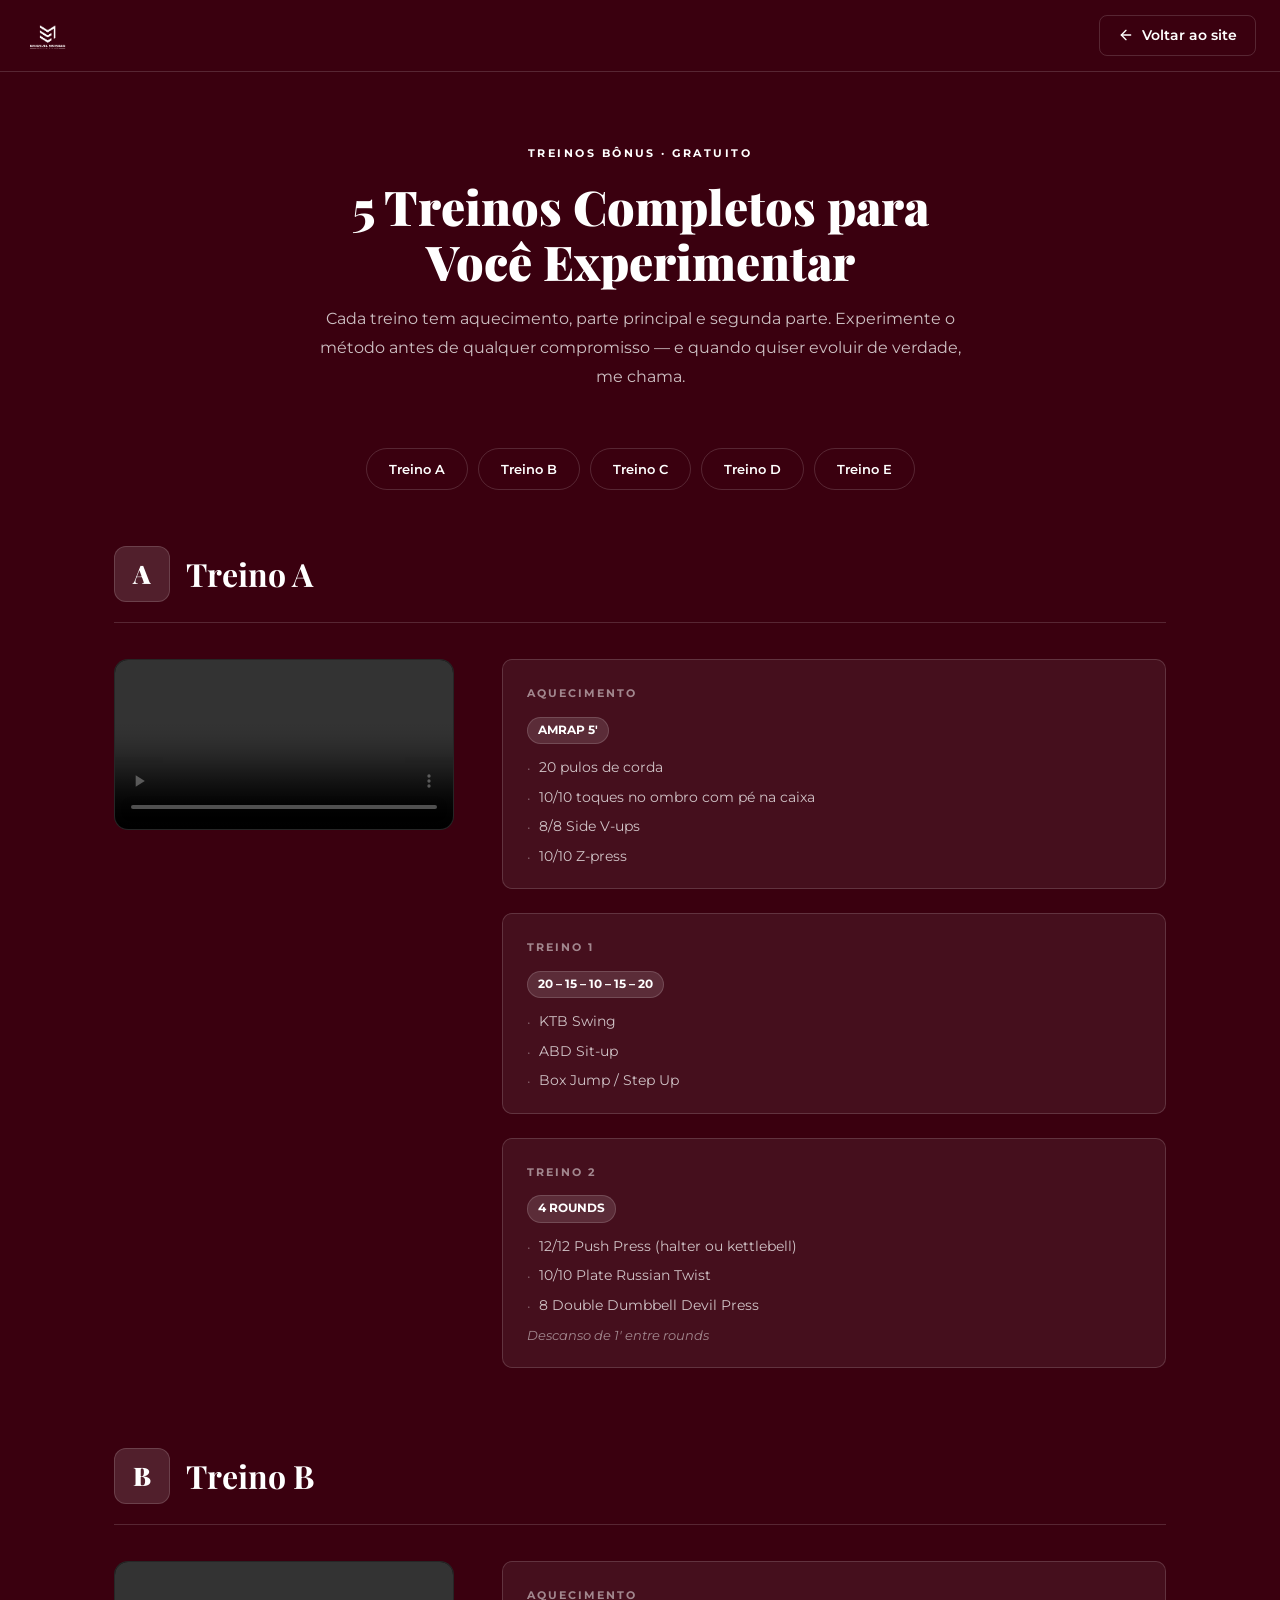
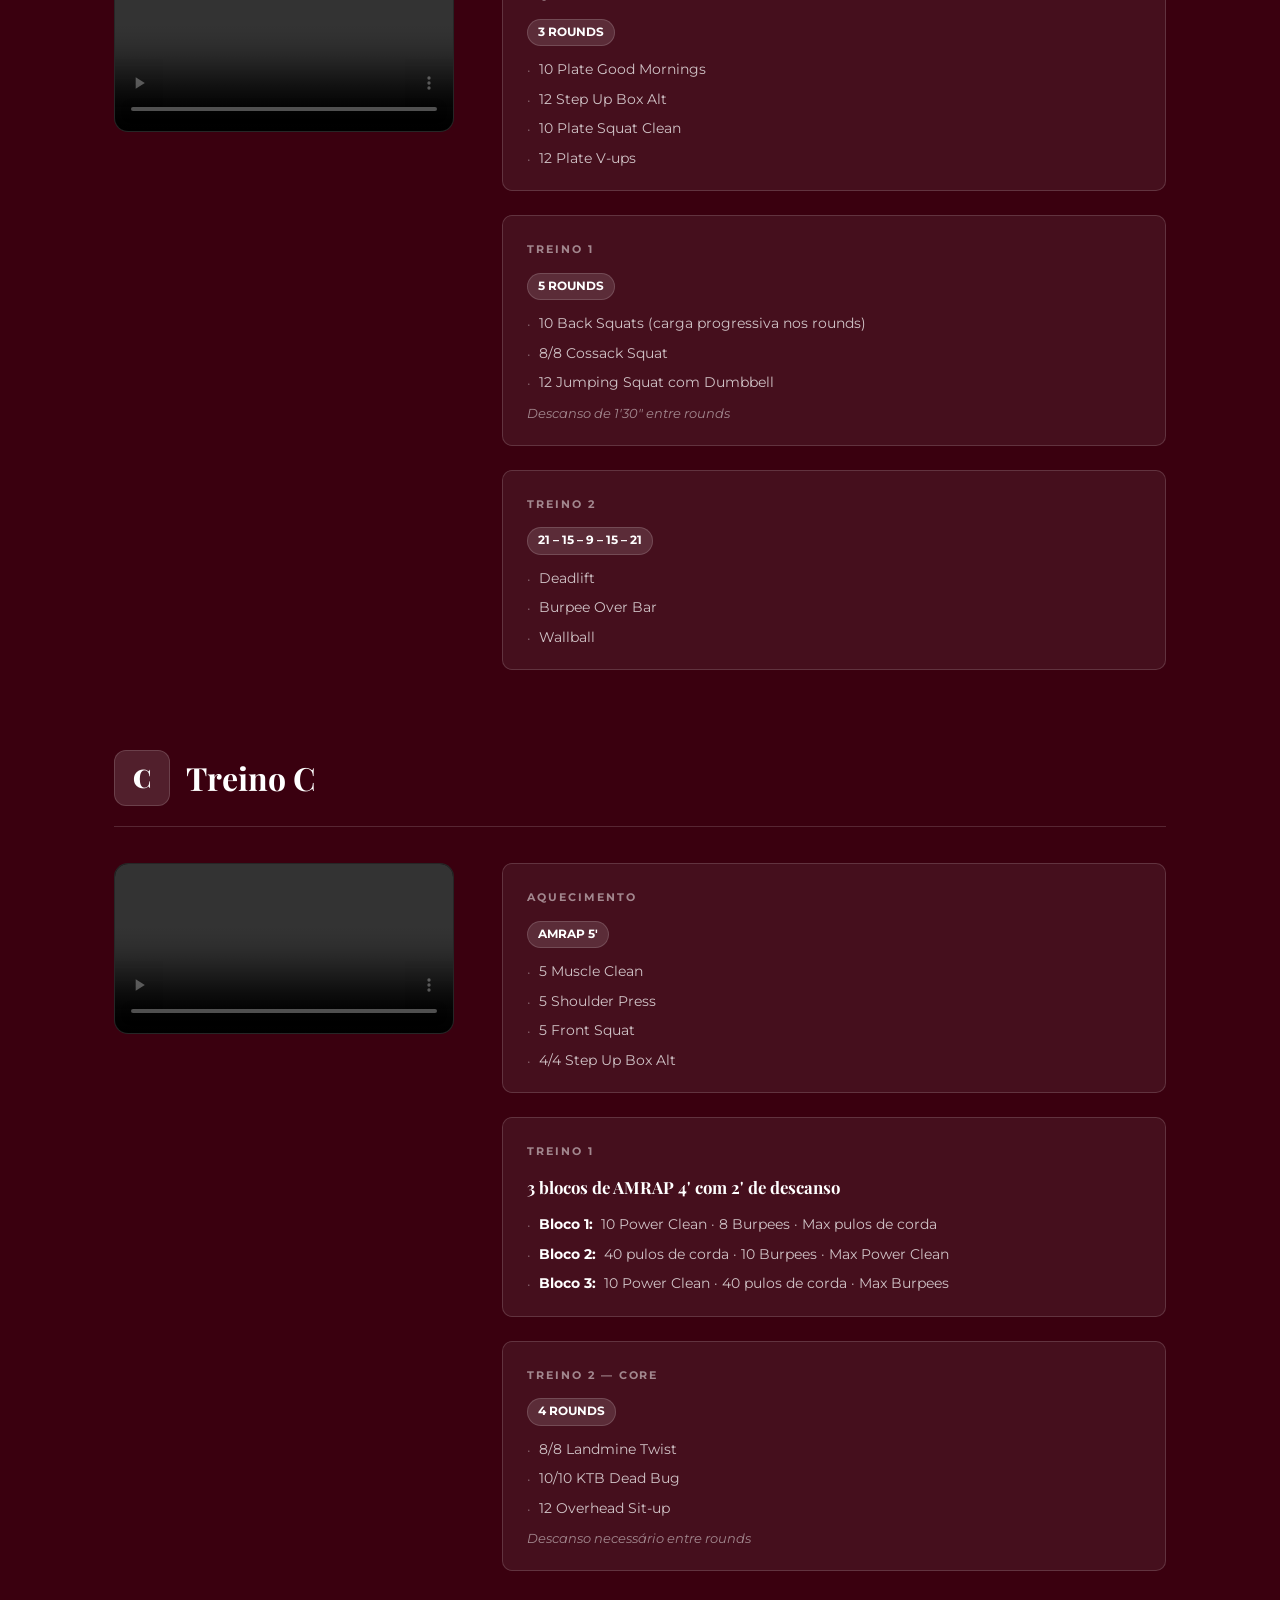
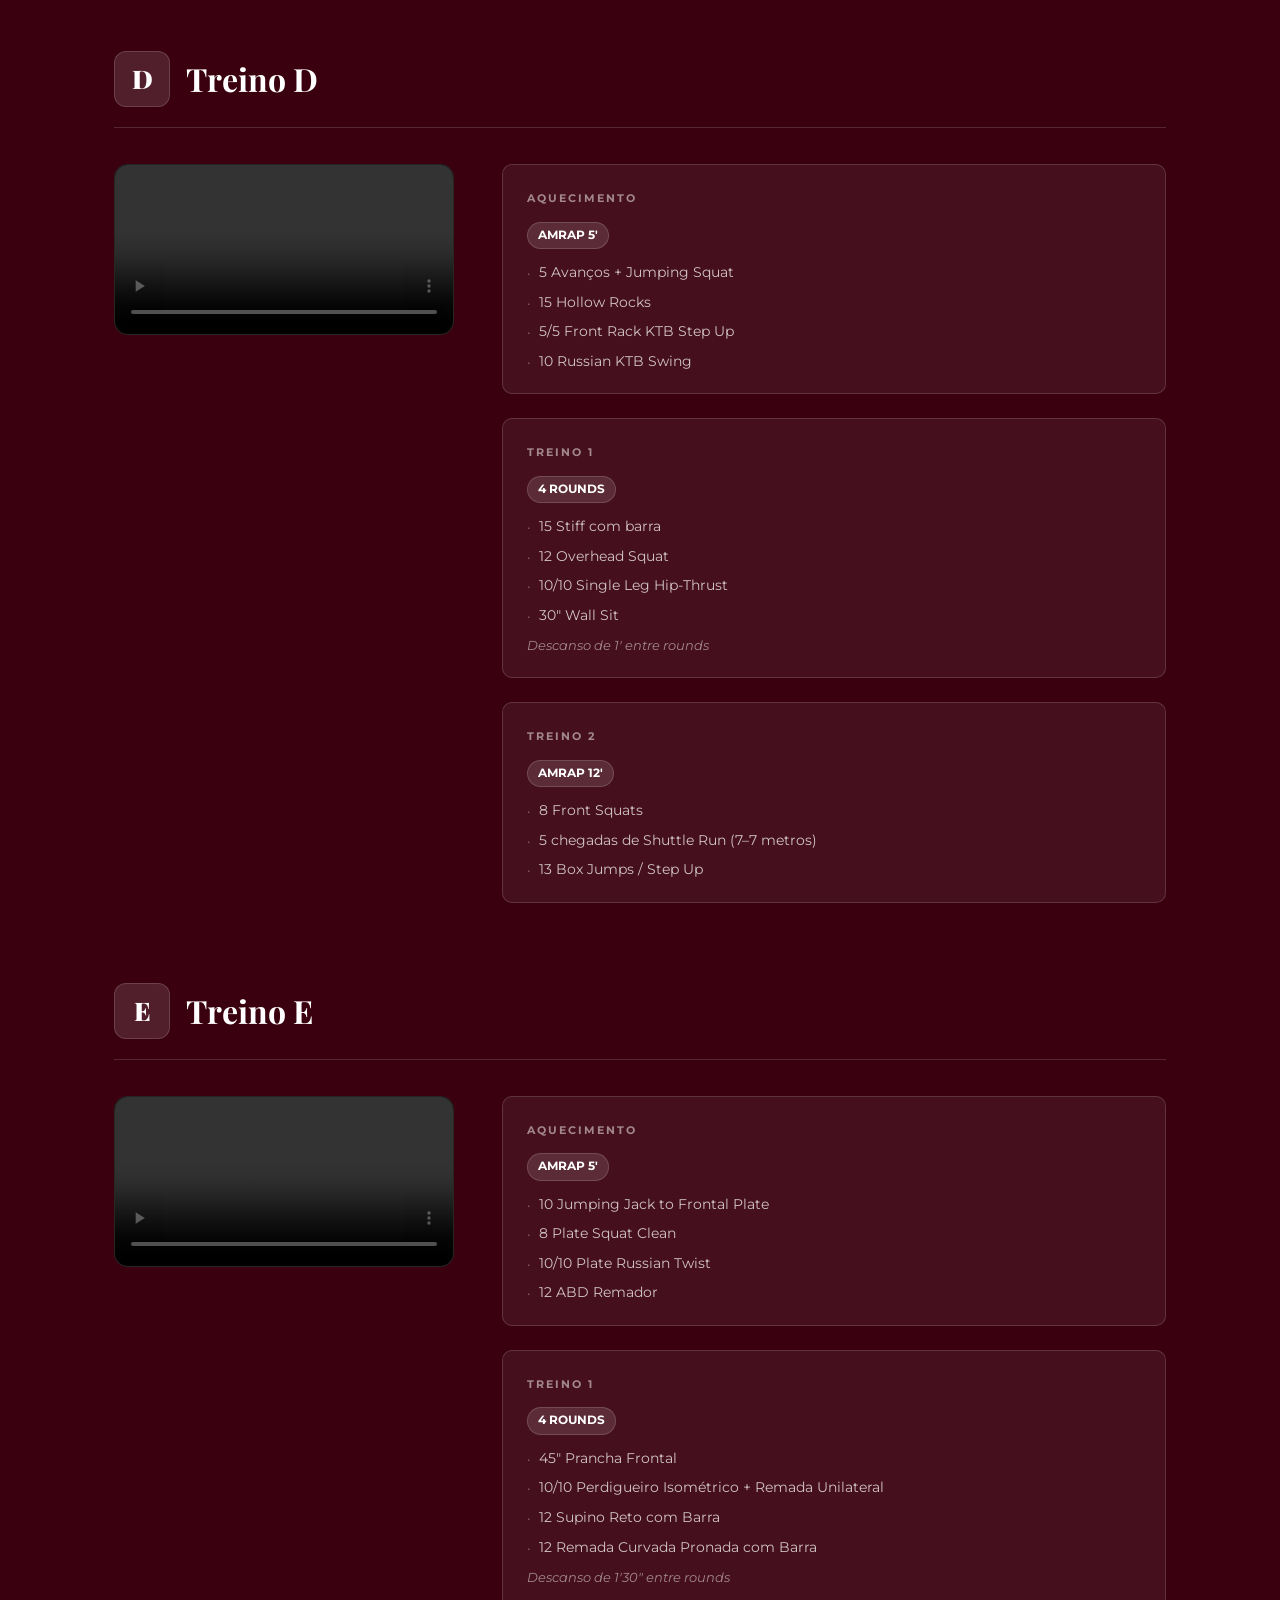
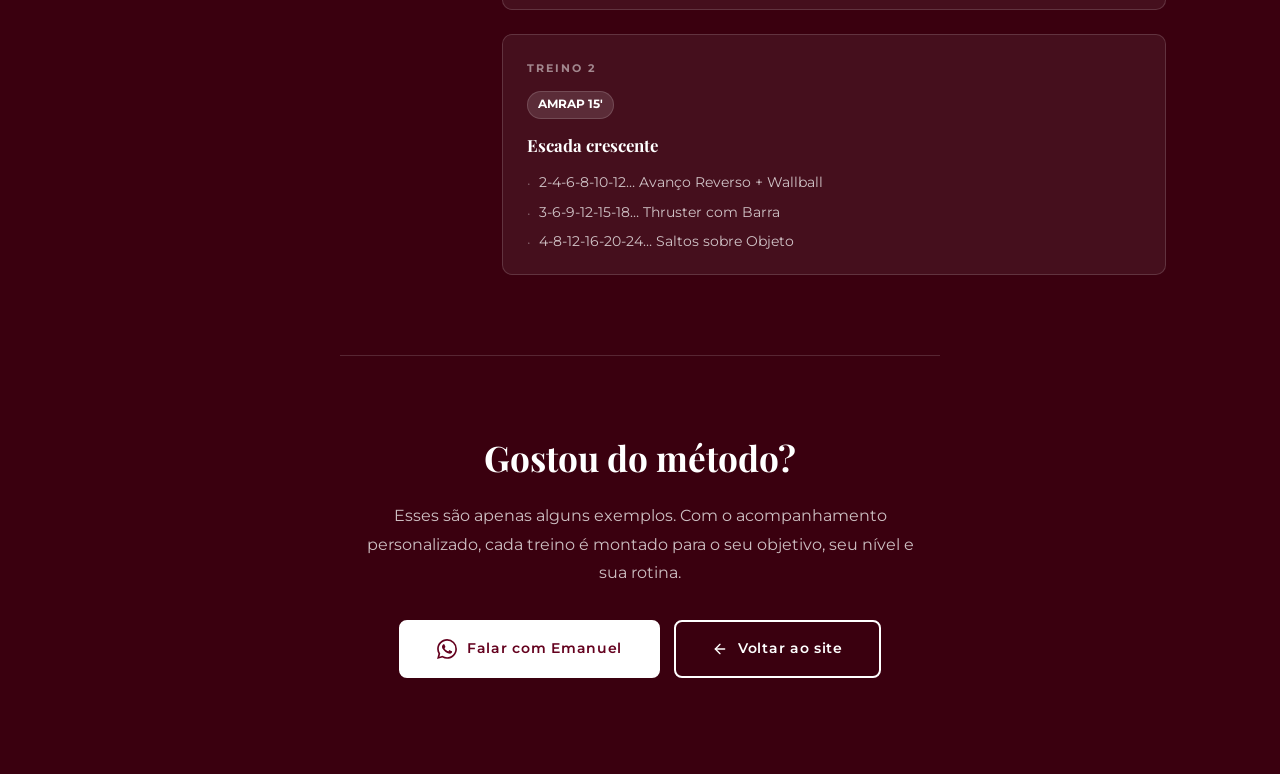
==== treinos.html @ 64cb172f "Novas seções, página de treinos e correções visuais - Cria treinos.html com 5 treinos (A–E) em vídeo" ====
<!DOCTYPE html>
<html lang="pt-BR">
<head>
    <meta charset="UTF-8">
    <meta name="viewport" content="width=device-width, initial-scale=1.0">
    <title>Treinos Bônus Grátis | Emanuel Moraes</title>
    <meta name="description" content="5 treinos completos e gratuitos de Emanuel Moraes Personal Trainer. Treinos A, B, C, D e E com vídeo e descrição detalhada.">
    <link rel="preconnect" href="https://fonts.googleapis.com">
    <link rel="preconnect" href="https://fonts.gstatic.com" crossorigin>
    <link href="https://fonts.googleapis.com/css2?family=Playfair+Display:ital,wght@0,400;0,700;0,900&family=Montserrat:wght@300;400;500;600;700&display=swap" rel="stylesheet">
    <link rel="stylesheet" href="css/style.css">
    <style>
        /* ── Página de Treinos ── */
        .treinos-header {
            background: var(--bg);
            border-bottom: 1px solid var(--gray-border);
            padding: 0 24px;
            height: 72px;
            display: flex;
            align-items: center;
            justify-content: space-between;
            max-width: 100%;
            position: sticky;
            top: 0;
            z-index: 100;
        }
        .treinos-header__logo img {
            height: 48px;
            width: auto;
            object-fit: contain;
        }
        .treinos-header__back {
            display: inline-flex;
            align-items: center;
            gap: 8px;
            font-size: 0.85rem;
            font-weight: 600;
            color: var(--white);
            border: 1.5px solid var(--gray-border);
            padding: 8px 18px;
            border-radius: var(--radius);
            transition: background 0.3s, border-color 0.3s;
        }
        .treinos-header__back:hover {
            background: rgba(255,255,255,0.1);
            border-color: rgba(255,255,255,0.4);
        }
        .treinos-header__back svg { width: 16px; height: 16px; flex-shrink: 0; }

        .treinos-hero {
            text-align: center;
            padding: 72px 24px 56px;
            max-width: 700px;
            margin: 0 auto;
        }
        .treinos-hero__eyebrow {
            display: block;
            font-size: 0.7rem;
            font-weight: 700;
            letter-spacing: 0.22em;
            text-transform: uppercase;
            color: var(--white);
            margin-bottom: 16px;
        }
        .treinos-hero__title {
            font-family: var(--serif);
            font-size: clamp(1.8rem, 5vw, 3rem);
            font-weight: 900;
            color: var(--white);
            line-height: 1.15;
            margin-bottom: 16px;
        }
        .treinos-hero__desc {
            font-size: 1rem;
            color: var(--gray-text);
            line-height: 1.8;
        }

        /* Nav dos treinos */
        .treinos-nav {
            display: flex;
            justify-content: center;
            gap: 10px;
            flex-wrap: wrap;
            padding: 0 24px 56px;
        }
        .treinos-nav__link {
            padding: 9px 22px;
            border: 1.5px solid var(--gray-border);
            border-radius: 100px;
            font-size: 0.82rem;
            font-weight: 600;
            color: var(--white);
            transition: background 0.3s, border-color 0.3s;
        }
        .treinos-nav__link:hover {
            background: rgba(255,255,255,0.12);
            border-color: rgba(255,255,255,0.4);
        }

        /* Bloco de cada treino */
        .treino-block {
            max-width: 1100px;
            margin: 0 auto 80px;
            padding: 0 24px;
        }
        .treino-block__header {
            display: flex;
            align-items: center;
            gap: 16px;
            margin-bottom: 36px;
            padding-bottom: 20px;
            border-bottom: 1px solid var(--gray-border);
        }
        .treino-block__letra {
            width: 56px;
            height: 56px;
            background: rgba(255,255,255,0.12);
            border: 1.5px solid var(--gray-border);
            border-radius: 12px;
            display: flex;
            align-items: center;
            justify-content: center;
            font-family: var(--serif);
            font-size: 1.6rem;
            font-weight: 900;
            color: var(--white);
            flex-shrink: 0;
        }
        .treino-block__title {
            font-family: var(--serif);
            font-size: clamp(1.4rem, 3vw, 2rem);
            font-weight: 700;
            color: var(--white);
        }

        .treino-block__body {
            display: grid;
            grid-template-columns: 340px 1fr;
            gap: 48px;
            align-items: start;
        }

        /* Vídeo */
        .treino-video-wrap {
            position: relative;
            border-radius: 14px;
            overflow: hidden;
            border: 1px solid var(--gray-border);
            background: #000;
        }
        .treino-video {
            width: 100%;
            height: auto;
            display: block;
        }

        /* Descrição */
        .treino-desc {
            display: flex;
            flex-direction: column;
            gap: 24px;
        }
        .treino-parte {
            background: rgba(255,255,255,0.06);
            border: 1px solid var(--gray-border);
            border-radius: 10px;
            padding: 24px 24px 20px;
        }
        .treino-parte__label {
            font-size: 0.68rem;
            font-weight: 700;
            letter-spacing: 0.18em;
            text-transform: uppercase;
            color: var(--gray-light);
            margin-bottom: 12px;
        }
        .treino-parte__title {
            font-family: var(--serif);
            font-size: 1.05rem;
            font-weight: 700;
            color: var(--white);
            margin-bottom: 12px;
        }
        .treino-parte__items {
            display: flex;
            flex-direction: column;
            gap: 6px;
        }
        .treino-parte__item {
            font-size: 0.88rem;
            color: var(--gray-text);
            line-height: 1.6;
            display: flex;
            gap: 8px;
            align-items: flex-start;
        }
        .treino-parte__item::before {
            content: '·';
            color: rgba(255,255,255,0.4);
            flex-shrink: 0;
            margin-top: 1px;
        }
        .treino-parte__badge {
            display: inline-block;
            font-size: 0.72rem;
            font-weight: 700;
            color: var(--white);
            background: rgba(255,255,255,0.12);
            border: 1px solid var(--gray-border);
            padding: 3px 10px;
            border-radius: 100px;
            margin-bottom: 12px;
        }
        .treino-parte__obs {
            font-size: 0.8rem;
            color: var(--gray-light);
            font-style: italic;
            margin-top: 8px;
        }

        /* CTA final */
        .treinos-cta {
            text-align: center;
            padding: 72px 24px 96px;
            border-top: 1px solid var(--gray-border);
            max-width: 600px;
            margin: 0 auto;
        }
        .treinos-cta__title {
            font-family: var(--serif);
            font-size: clamp(1.5rem, 4vw, 2.2rem);
            font-weight: 700;
            color: var(--white);
            margin-bottom: 14px;
        }
        .treinos-cta__desc {
            font-size: 1rem;
            color: var(--gray-text);
            line-height: 1.8;
            margin-bottom: 32px;
        }
        .treinos-cta__btns {
            display: flex;
            gap: 14px;
            justify-content: center;
            flex-wrap: wrap;
        }

        /* Responsivo */
        @media (max-width: 860px) {
            .treino-block__body {
                grid-template-columns: 1fr;
            }
            .treino-video-wrap {
                max-width: 400px;
                margin: 0 auto;
            }
        }
        @media (max-width: 480px) {
            .treinos-header { height: 60px; }
            .treinos-header__logo img { height: 38px; }
            .treinos-hero { padding: 48px 16px 40px; }
            .treino-block { padding: 0 16px; margin-bottom: 56px; }
            .treino-block__letra { width: 44px; height: 44px; font-size: 1.3rem; }
        }
    </style>
</head>
<body>

    <!-- Cabeçalho da página -->
    <header class="treinos-header">
        <a href="index.html" class="treinos-header__logo">
            <img src="Imagens/Logo%20Branca.png" alt="Emanuel Moraes">
        </a>
        <a href="index.html" class="treinos-header__back">
            <svg viewBox="0 0 24 24" fill="none" stroke="currentColor" stroke-width="2" stroke-linecap="round" stroke-linejoin="round" aria-hidden="true"><path d="M19 12H5"/><path d="M12 19l-7-7 7-7"/></svg>
            Voltar ao site
        </a>
    </header>

    <main>

        <!-- Introdução -->
        <div class="treinos-hero">
            <span class="treinos-hero__eyebrow">Treinos Bônus · Gratuito</span>
            <h1 class="treinos-hero__title">5 Treinos Completos para Você Experimentar</h1>
            <p class="treinos-hero__desc">Cada treino tem aquecimento, parte principal e segunda parte. Experimente o método antes de qualquer compromisso — e quando quiser evoluir de verdade, me chama.</p>
        </div>

        <!-- Navegação rápida -->
        <nav class="treinos-nav" aria-label="Ir para treino">
            <a href="#treino-a" class="treinos-nav__link">Treino A</a>
            <a href="#treino-b" class="treinos-nav__link">Treino B</a>
            <a href="#treino-c" class="treinos-nav__link">Treino C</a>
            <a href="#treino-d" class="treinos-nav__link">Treino D</a>
            <a href="#treino-e" class="treinos-nav__link">Treino E</a>
        </nav>

        <!-- ── TREINO A ── -->
        <section class="treino-block" id="treino-a">
            <div class="treino-block__header">
                <div class="treino-block__letra">A</div>
                <h2 class="treino-block__title">Treino A</h2>
            </div>
            <div class="treino-block__body">
                <div class="treino-video-wrap">
                    <video class="treino-video" controls playsinline preload="metadata">
                        <source src="Treino%20Gr%C3%A1tis/TREINO%20A.mp4" type="video/mp4">
                    </video>
                </div>
                <div class="treino-desc">
                    <div class="treino-parte">
                        <p class="treino-parte__label">Aquecimento</p>
                        <span class="treino-parte__badge">AMRAP 5'</span>
                        <div class="treino-parte__items">
                            <span class="treino-parte__item">20 pulos de corda</span>
                            <span class="treino-parte__item">10/10 toques no ombro com pé na caixa</span>
                            <span class="treino-parte__item">8/8 Side V-ups</span>
                            <span class="treino-parte__item">10/10 Z-press</span>
                        </div>
                    </div>
                    <div class="treino-parte">
                        <p class="treino-parte__label">Treino 1</p>
                        <span class="treino-parte__badge">20 – 15 – 10 – 15 – 20</span>
                        <div class="treino-parte__items">
                            <span class="treino-parte__item">KTB Swing</span>
                            <span class="treino-parte__item">ABD Sit-up</span>
                            <span class="treino-parte__item">Box Jump / Step Up</span>
                        </div>
                    </div>
                    <div class="treino-parte">
                        <p class="treino-parte__label">Treino 2</p>
                        <span class="treino-parte__badge">4 ROUNDS</span>
                        <div class="treino-parte__items">
                            <span class="treino-parte__item">12/12 Push Press (halter ou kettlebell)</span>
                            <span class="treino-parte__item">10/10 Plate Russian Twist</span>
                            <span class="treino-parte__item">8 Double Dumbbell Devil Press</span>
                        </div>
                        <p class="treino-parte__obs">Descanso de 1' entre rounds</p>
                    </div>
                </div>
            </div>
        </section>

        <!-- ── TREINO B ── -->
        <section class="treino-block" id="treino-b">
            <div class="treino-block__header">
                <div class="treino-block__letra">B</div>
                <h2 class="treino-block__title">Treino B</h2>
            </div>
            <div class="treino-block__body">
                <div class="treino-video-wrap">
                    <video class="treino-video" controls playsinline preload="metadata">
                        <source src="Treino%20Gr%C3%A1tis/TREINO%20B.mp4" type="video/mp4">
                    </video>
                </div>
                <div class="treino-desc">
                    <div class="treino-parte">
                        <p class="treino-parte__label">Aquecimento</p>
                        <span class="treino-parte__badge">3 ROUNDS</span>
                        <div class="treino-parte__items">
                            <span class="treino-parte__item">10 Plate Good Mornings</span>
                            <span class="treino-parte__item">12 Step Up Box Alt</span>
                            <span class="treino-parte__item">10 Plate Squat Clean</span>
                            <span class="treino-parte__item">12 Plate V-ups</span>
                        </div>
                    </div>
                    <div class="treino-parte">
                        <p class="treino-parte__label">Treino 1</p>
                        <span class="treino-parte__badge">5 ROUNDS</span>
                        <div class="treino-parte__items">
                            <span class="treino-parte__item">10 Back Squats (carga progressiva nos rounds)</span>
                            <span class="treino-parte__item">8/8 Cossack Squat</span>
                            <span class="treino-parte__item">12 Jumping Squat com Dumbbell</span>
                        </div>
                        <p class="treino-parte__obs">Descanso de 1'30" entre rounds</p>
                    </div>
                    <div class="treino-parte">
                        <p class="treino-parte__label">Treino 2</p>
                        <span class="treino-parte__badge">21 – 15 – 9 – 15 – 21</span>
                        <div class="treino-parte__items">
                            <span class="treino-parte__item">Deadlift</span>
                            <span class="treino-parte__item">Burpee Over Bar</span>
                            <span class="treino-parte__item">Wallball</span>
                        </div>
                    </div>
                </div>
            </div>
        </section>

        <!-- ── TREINO C ── -->
        <section class="treino-block" id="treino-c">
            <div class="treino-block__header">
                <div class="treino-block__letra">C</div>
                <h2 class="treino-block__title">Treino C</h2>
            </div>
            <div class="treino-block__body">
                <div class="treino-video-wrap">
                    <video class="treino-video" controls playsinline preload="metadata">
                        <source src="Treino%20Gr%C3%A1tis/TREINO%20C.mp4" type="video/mp4">
                    </video>
                </div>
                <div class="treino-desc">
                    <div class="treino-parte">
                        <p class="treino-parte__label">Aquecimento</p>
                        <span class="treino-parte__badge">AMRAP 5'</span>
                        <div class="treino-parte__items">
                            <span class="treino-parte__item">5 Muscle Clean</span>
                            <span class="treino-parte__item">5 Shoulder Press</span>
                            <span class="treino-parte__item">5 Front Squat</span>
                            <span class="treino-parte__item">4/4 Step Up Box Alt</span>
                        </div>
                    </div>
                    <div class="treino-parte">
                        <p class="treino-parte__label">Treino 1</p>
                        <p class="treino-parte__title">3 blocos de AMRAP 4' com 2' de descanso</p>
                        <div class="treino-parte__items">
                            <span class="treino-parte__item"><strong style="color:#fff">Bloco 1:</strong> 10 Power Clean · 8 Burpees · Max pulos de corda</span>
                            <span class="treino-parte__item"><strong style="color:#fff">Bloco 2:</strong> 40 pulos de corda · 10 Burpees · Max Power Clean</span>
                            <span class="treino-parte__item"><strong style="color:#fff">Bloco 3:</strong> 10 Power Clean · 40 pulos de corda · Max Burpees</span>
                        </div>
                    </div>
                    <div class="treino-parte">
                        <p class="treino-parte__label">Treino 2 — Core</p>
                        <span class="treino-parte__badge">4 ROUNDS</span>
                        <div class="treino-parte__items">
                            <span class="treino-parte__item">8/8 Landmine Twist</span>
                            <span class="treino-parte__item">10/10 KTB Dead Bug</span>
                            <span class="treino-parte__item">12 Overhead Sit-up</span>
                        </div>
                        <p class="treino-parte__obs">Descanso necessário entre rounds</p>
                    </div>
                </div>
            </div>
        </section>

        <!-- ── TREINO D ── -->
        <section class="treino-block" id="treino-d">
            <div class="treino-block__header">
                <div class="treino-block__letra">D</div>
                <h2 class="treino-block__title">Treino D</h2>
            </div>
            <div class="treino-block__body">
                <div class="treino-video-wrap">
                    <video class="treino-video" controls playsinline preload="metadata">
                        <source src="Treino%20Gr%C3%A1tis/TREINO%20D.mp4" type="video/mp4">
                    </video>
                </div>
                <div class="treino-desc">
                    <div class="treino-parte">
                        <p class="treino-parte__label">Aquecimento</p>
                        <span class="treino-parte__badge">AMRAP 5'</span>
                        <div class="treino-parte__items">
                            <span class="treino-parte__item">5 Avanços + Jumping Squat</span>
                            <span class="treino-parte__item">15 Hollow Rocks</span>
                            <span class="treino-parte__item">5/5 Front Rack KTB Step Up</span>
                            <span class="treino-parte__item">10 Russian KTB Swing</span>
                        </div>
                    </div>
                    <div class="treino-parte">
                        <p class="treino-parte__label">Treino 1</p>
                        <span class="treino-parte__badge">4 ROUNDS</span>
                        <div class="treino-parte__items">
                            <span class="treino-parte__item">15 Stiff com barra</span>
                            <span class="treino-parte__item">12 Overhead Squat</span>
                            <span class="treino-parte__item">10/10 Single Leg Hip-Thrust</span>
                            <span class="treino-parte__item">30" Wall Sit</span>
                        </div>
                        <p class="treino-parte__obs">Descanso de 1' entre rounds</p>
                    </div>
                    <div class="treino-parte">
                        <p class="treino-parte__label">Treino 2</p>
                        <span class="treino-parte__badge">AMRAP 12'</span>
                        <div class="treino-parte__items">
                            <span class="treino-parte__item">8 Front Squats</span>
                            <span class="treino-parte__item">5 chegadas de Shuttle Run (7–7 metros)</span>
                            <span class="treino-parte__item">13 Box Jumps / Step Up</span>
                        </div>
                    </div>
                </div>
            </div>
        </section>

        <!-- ── TREINO E ── -->
        <section class="treino-block" id="treino-e">
            <div class="treino-block__header">
                <div class="treino-block__letra">E</div>
                <h2 class="treino-block__title">Treino E</h2>
            </div>
            <div class="treino-block__body">
                <div class="treino-video-wrap">
                    <video class="treino-video" controls playsinline preload="metadata">
                        <source src="Treino%20Gr%C3%A1tis/TREINO%20E.mp4" type="video/mp4">
                    </video>
                </div>
                <div class="treino-desc">
                    <div class="treino-parte">
                        <p class="treino-parte__label">Aquecimento</p>
                        <span class="treino-parte__badge">AMRAP 5'</span>
                        <div class="treino-parte__items">
                            <span class="treino-parte__item">10 Jumping Jack to Frontal Plate</span>
                            <span class="treino-parte__item">8 Plate Squat Clean</span>
                            <span class="treino-parte__item">10/10 Plate Russian Twist</span>
                            <span class="treino-parte__item">12 ABD Remador</span>
                        </div>
                    </div>
                    <div class="treino-parte">
                        <p class="treino-parte__label">Treino 1</p>
                        <span class="treino-parte__badge">4 ROUNDS</span>
                        <div class="treino-parte__items">
                            <span class="treino-parte__item">45" Prancha Frontal</span>
                            <span class="treino-parte__item">10/10 Perdigueiro Isométrico + Remada Unilateral</span>
                            <span class="treino-parte__item">12 Supino Reto com Barra</span>
                            <span class="treino-parte__item">12 Remada Curvada Pronada com Barra</span>
                        </div>
                        <p class="treino-parte__obs">Descanso de 1'30" entre rounds</p>
                    </div>
                    <div class="treino-parte">
                        <p class="treino-parte__label">Treino 2</p>
                        <span class="treino-parte__badge">AMRAP 15'</span>
                        <p class="treino-parte__title">Escada crescente</p>
                        <div class="treino-parte__items">
                            <span class="treino-parte__item">2-4-6-8-10-12… Avanço Reverso + Wallball</span>
                            <span class="treino-parte__item">3-6-9-12-15-18… Thruster com Barra</span>
                            <span class="treino-parte__item">4-8-12-16-20-24… Saltos sobre Objeto</span>
                        </div>
                    </div>
                </div>
            </div>
        </section>

        <!-- CTA final -->
        <div class="treinos-cta">
            <h2 class="treinos-cta__title">Gostou do método?</h2>
            <p class="treinos-cta__desc">Esses são apenas alguns exemplos. Com o acompanhamento personalizado, cada treino é montado para o seu objetivo, seu nível e sua rotina.</p>
            <div class="treinos-cta__btns">
                <a href="https://wa.me/5522999625545?text=Ol%C3%A1%20Emanuel!%20Fiz%20os%20treinos%20gr%C3%A1tis%20e%20quero%20saber%20mais%20sobre%20o%20acompanhamento%20personalizado." class="btn btn--primary" target="_blank" rel="noopener noreferrer">
                    <svg width="20" height="20" viewBox="0 0 24 24" fill="currentColor" aria-hidden="true" style="flex-shrink:0"><path d="M17.472 14.382c-.297-.149-1.758-.867-2.03-.967-.273-.099-.471-.148-.67.15-.197.297-.767.966-.94 1.164-.173.199-.347.223-.644.075-.297-.15-1.255-.463-2.39-1.475-.883-.788-1.48-1.761-1.653-2.059-.173-.297-.018-.458.13-.606.134-.133.298-.347.446-.52.149-.174.198-.298.298-.497.099-.198.05-.371-.025-.52-.075-.149-.669-1.612-.916-2.207-.242-.579-.487-.5-.669-.51-.173-.008-.371-.01-.57-.01-.198 0-.52.074-.792.372-.272.297-1.04 1.016-1.04 2.479 0 1.462 1.065 2.875 1.213 3.074.149.198 2.096 3.2 5.077 4.487.709.306 1.262.489 1.694.625.712.227 1.36.195 1.871.118.571-.085 1.758-.719 2.006-1.413.248-.694.248-1.289.173-1.413-.074-.124-.272-.198-.57-.347m-5.421 7.403h-.004a9.87 9.87 0 01-5.031-1.378l-.361-.214-3.741.982.998-3.648-.235-.374a9.86 9.86 0 01-1.51-5.26c.001-5.45 4.436-9.884 9.888-9.884 2.64 0 5.122 1.03 6.988 2.898a9.825 9.825 0 012.893 6.994c-.003 5.45-4.437 9.884-9.885 9.884m8.413-18.297A11.815 11.815 0 0012.05 0C5.495 0 .16 5.335.157 11.892c0 2.096.547 4.142 1.588 5.945L.057 24l6.305-1.654a11.882 11.882 0 005.683 1.448h.005c6.554 0 11.89-5.335 11.893-11.893a11.821 11.821 0 00-3.48-8.413z"/></svg>
                    Falar com Emanuel
                </a>
                <a href="index.html" class="btn btn--outline">
                    <svg class="btn__arrow" viewBox="0 0 24 24" fill="none" stroke="currentColor" stroke-width="2" stroke-linecap="round" stroke-linejoin="round" aria-hidden="true" style="transform:rotate(180deg)"><path d="M5 12h14"/><path d="M12 5l7 7-7 7"/></svg>
                    Voltar ao site
                </a>
            </div>
        </div>

    </main>

</body>
</html>
---- css/style.css ----
/* =============================================
   TOKENS & RESET
   ============================================= */
:root {
    --white:       #FFFFFF;
    --black:       #000000;
    --bg:          #3A000F;
    --bg-dark:     #2a0009;
    --wine:        #64011e;
    --wine-alpha:  rgba(255, 255, 255, 0.12);
    --gray-border: rgba(255, 255, 255, 0.15);
    --gray-text:   rgba(255, 255, 255, 0.75);
    --gray-light:  rgba(255, 255, 255, 0.5);

    --serif: 'Playfair Display', Georgia, serif;
    --sans:  'Montserrat', system-ui, sans-serif;

    --ease: cubic-bezier(0.25, 0.46, 0.45, 0.94);
    --dur:  0.3s;

    --shadow-md: 0 6px 24px rgba(0, 0, 0, 0.35);
    --shadow-lg: 0 14px 44px rgba(0, 0, 0, 0.45);

    --nav-h: 104px;
    --radius: 8px;
}

*, *::before, *::after {
    margin: 0;
    padding: 0;
    box-sizing: border-box;
}

html {
    scroll-behavior: smooth;
    -webkit-text-size-adjust: 100%;
    overflow-x: hidden;
}

body {
    font-family: var(--sans);
    font-size: 16px;
    line-height: 1.7;
    color: var(--white);
    background: var(--bg);
    overflow-x: hidden;
    -webkit-font-smoothing: antialiased;
}

img {
    display: block;
    max-width: 100%;
}

a { text-decoration: none; color: inherit; }
ul, ol { list-style: none; }
button { font-family: inherit; border: none; background: none; cursor: pointer; }

/* =============================================
   LAYOUT UTILITIES
   ============================================= */
.container {
    max-width: 1200px;
    margin: 0 auto;
    padding: 0 24px;
}

.full-bleed {
    width: 100vw;
    position: relative;
    left: 50%;
    transform: translateX(-50%);
}

/* =============================================
   TYPOGRAPHY UTILITIES
   ============================================= */
.eyebrow {
    display: block;
    font-size: 0.7rem;
    font-weight: 700;
    letter-spacing: 0.22em;
    text-transform: uppercase;
    color: var(--white);
    margin-bottom: 14px;
}

.section-title {
    font-family: var(--serif);
    font-size: clamp(1.75rem, 5vw, 2.8rem);
    font-weight: 700;
    line-height: 1.18;
    color: var(--white);
    margin-bottom: 16px;
}

.section-desc {
    font-size: 1rem;
    color: var(--gray-text);
    max-width: 640px;
    line-height: 1.85;
    margin-bottom: 48px;
}

.section-header {
    text-align: center;
    margin-bottom: 56px;
}
.section-header .section-desc {
    margin-left: auto;
    margin-right: auto;
    margin-bottom: 0;
}

/* =============================================
   BUTTONS
   ============================================= */
.btn {
    display: inline-flex;
    align-items: center;
    gap: 10px;
    padding: 15px 36px;
    border-radius: var(--radius);
    font-family: var(--sans);
    font-size: 0.88rem;
    font-weight: 600;
    letter-spacing: 0.05em;
    border: 2px solid transparent;
    transition: background var(--dur) var(--ease),
                border-color var(--dur) var(--ease),
                color var(--dur) var(--ease),
                transform var(--dur) var(--ease),
                box-shadow var(--dur) var(--ease);
    cursor: pointer;
    white-space: nowrap;
}

.btn__arrow {
    width: 16px;
    height: 16px;
    transition: transform var(--dur) var(--ease);
    flex-shrink: 0;
}
.btn:hover .btn__arrow { transform: translateX(4px); }

.btn--primary {
    background: var(--white);
    color: var(--wine);
    border-color: var(--white);
}
.btn--primary:hover {
    background: rgba(255, 255, 255, 0.88);
    border-color: rgba(255, 255, 255, 0.88);
    transform: translateY(-2px);
    box-shadow: var(--shadow-lg);
}

.btn--outline {
    background: transparent;
    color: var(--white);
    border-color: var(--white);
}
.btn--outline:hover {
    background: rgba(255, 255, 255, 0.15);
    color: var(--white);
    transform: translateY(-2px);
}

.btn--ghost {
    background: transparent;
    color: var(--white);
    border-color: var(--gray-border);
    padding: 11px 22px;
    font-size: 0.82rem;
    margin-top: auto;
}
.btn--ghost:hover {
    background: var(--wine-alpha);
    border-color: rgba(255, 255, 255, 0.4);
    transform: translateY(-2px);
}

.btn--whatsapp {
    background: var(--white);
    color: var(--wine);
    border-color: var(--white);
    justify-content: center;
    font-size: 1rem;
    padding: 18px 40px;
    word-break: break-word;
    white-space: normal;
    text-align: center;
}
.btn--whatsapp:hover {
    background: rgba(255, 255, 255, 0.88);
    border-color: rgba(255, 255, 255, 0.88);
    transform: translateY(-2px);
    box-shadow: var(--shadow-lg);
}
.btn--whatsapp svg {
    width: 20px;
    height: 20px;
    flex-shrink: 0;
}

.btn--full {
    width: 100%;
    justify-content: center;
}

/* =============================================
   HEADER / NAV
   ============================================= */
.header {
    position: fixed;
    inset: 0 0 auto 0;
    z-index: 900;
    height: var(--nav-h);
    background: var(--bg);
    border-bottom: 1px solid transparent;
    transition: border-color var(--dur) var(--ease),
                box-shadow var(--dur) var(--ease);
}

.header.is-scrolled {
    border-bottom-color: var(--gray-border);
    box-shadow: 0 2px 16px rgba(0,0,0,0.3);
}

.nav {
    display: flex;
    align-items: center;
    justify-content: space-between;
    height: 100%;
    padding: 0 24px;
    max-width: 1200px;
    margin: 0 auto;
}

/* Logo */
.nav__logo {
    display: flex;
    align-items: center;
    flex-shrink: 0;
    height: 100%;
    padding: 8px 0;
}

.nav__logo-img {
    height: 90px;
    width: auto;
    display: block;
    object-fit: contain;
}

/* Menu */
.nav__menu {
    display: flex;
    align-items: center;
    gap: 32px;
}

.nav__link {
    font-size: 0.85rem;
    font-weight: 500;
    color: var(--white);
    position: relative;
    padding-bottom: 2px;
    transition: color var(--dur);
}
.nav__link::after {
    content: '';
    position: absolute;
    bottom: -2px;
    left: 0;
    width: 0;
    height: 1.5px;
    background: var(--white);
    transition: width var(--dur) var(--ease);
}
.nav__link:hover,
.nav__link.is-active { color: rgba(255, 255, 255, 0.7); }
.nav__link:hover::after,
.nav__link.is-active::after { width: 100%; }

.nav__link--cta {
    background: var(--white);
    color: var(--wine);
    padding: 9px 20px;
    border-radius: var(--radius);
    font-size: 0.82rem;
}
.nav__link--cta::after { display: none; }
.nav__link--cta:hover {
    background: rgba(255, 255, 255, 0.88);
    color: var(--wine);
}

/* Hamburger */
.nav__hamburger {
    display: none;
    flex-direction: column;
    justify-content: center;
    gap: 5px;
    width: 36px;
    height: 36px;
    padding: 4px;
    border-radius: 4px;
    transition: background var(--dur);
}
.nav__hamburger:hover { background: rgba(255, 255, 255, 0.1); }
.nav__hamburger span {
    display: block;
    width: 22px;
    height: 2px;
    background: var(--white);
    border-radius: 2px;
    transition: transform var(--dur) var(--ease), opacity var(--dur);
}
.nav__hamburger[aria-expanded="true"] span:nth-child(1) { transform: translateY(7px) rotate(45deg); }
.nav__hamburger[aria-expanded="true"] span:nth-child(2) { opacity: 0; }
.nav__hamburger[aria-expanded="true"] span:nth-child(3) { transform: translateY(-7px) rotate(-45deg); }

/* =============================================
   HERO
   ============================================= */
.hero {
    position: relative;
    margin-top: var(--nav-h);
    min-height: calc(100svh - var(--nav-h));
    display: flex;
    align-items: center;
    overflow: hidden;
}

.hero__bg {
    position: absolute;
    inset: 0;
    z-index: 0;
}

.hero__bg-img {
    width: 100%;
    height: 100%;
    object-fit: cover;
    object-position: top center;
}

.hero__overlay {
    position: absolute;
    inset: 0;
    background: linear-gradient(
        110deg,
        rgba(0, 0, 0, 0.80) 0%,
        rgba(0, 0, 0, 0.55) 55%,
        rgba(0, 0, 0, 0.22) 100%
    );
}

.hero__container {
    position: relative;
    z-index: 1;
    padding-top: 60px;
    padding-bottom: 80px;
}

.hero__content {
    max-width: 560px;
}

.hero__eyebrow {
    display: block;
    font-size: 0.68rem;
    font-weight: 700;
    letter-spacing: 0.25em;
    text-transform: uppercase;
    color: rgba(255, 255, 255, 0.6);
    margin-bottom: 18px;
}

.hero__title {
    font-family: var(--serif);
    font-size: clamp(2.4rem, 6vw, 4rem);
    font-weight: 900;
    line-height: 1.08;
    color: var(--white);
    margin-bottom: 20px;
    letter-spacing: -0.01em;
}

.hero__title-accent {
    color: #e8a0b0;
}

.hero__subtitle {
    font-size: 1rem;
    color: rgba(255, 255, 255, 0.78);
    line-height: 1.85;
    margin-bottom: 36px;
    max-width: 480px;
}

.hero__scroll {
    position: absolute;
    bottom: 28px;
    left: 50%;
    transform: translateX(-50%);
    color: rgba(255, 255, 255, 0.5);
    animation: hero-bounce 2.4s ease-in-out infinite;
    transition: color var(--dur);
}
.hero__scroll:hover { color: var(--white); }
.hero__scroll svg { width: 24px; height: 24px; }

@keyframes hero-bounce {
    0%, 100% { transform: translateX(-50%) translateY(0); }
    50%       { transform: translateX(-50%) translateY(8px); }
}

/* =============================================
   SOBRE
   ============================================= */
.sobre {
    background: var(--bg);
    margin-top: 64px;
}

.sobre__container {
    max-width: 100%;
    padding: 0;
    display: grid;
    grid-template-columns: 46% 1fr;
    align-items: start;
    overflow: hidden;
}

.sobre__image-col {
    overflow: hidden;
}

.sobre__image {
    width: 100%;
    height: auto;
    display: block;
}

.sobre__content {
    padding: 80px clamp(24px, 5vw, 80px);
    display: flex;
    flex-direction: column;
    justify-content: center;
    overflow: hidden;
}

.sobre__text p {
    font-size: 1rem;
    color: var(--gray-text);
    line-height: 1.85;
    margin-bottom: 16px;
}

.sobre__certs {
    margin: 32px 0;
    padding: 24px 28px;
    background: rgba(255, 255, 255, 0.08);
    border-radius: var(--radius);
    border: 1px solid var(--gray-border);
}

.sobre__certs-label {
    display: block;
    font-size: 0.68rem;
    font-weight: 700;
    letter-spacing: 0.2em;
    text-transform: uppercase;
    color: var(--gray-light);
    margin-bottom: 16px;
}

.certs-list { display: flex; flex-direction: column; gap: 11px; }

.certs-item {
    display: flex;
    align-items: center;
    gap: 11px;
    font-size: 0.92rem;
    font-weight: 500;
    color: var(--white);
}

.check-icon {
    width: 17px;
    height: 17px;
    color: var(--white);
    flex-shrink: 0;
}

/* =============================================
   PARCERIA NUTRICIONISTA
   ============================================= */
.parceria {
    background: var(--bg);
    padding: 100px 0;
    border-top: 1px solid var(--gray-border);
}

.parceria__container {
    max-width: 1200px;
    margin: 0 auto;
    padding: 0 24px;
    display: grid;
    grid-template-columns: 1fr 420px;
    gap: 80px;
    align-items: center;
}

.parceria__content {
    display: flex;
    flex-direction: column;
}

.parceria__tag {
    display: inline-flex;
    align-items: center;
    gap: 8px;
    font-size: 0.72rem;
    font-weight: 700;
    letter-spacing: 0.12em;
    text-transform: uppercase;
    color: var(--white);
    background: rgba(255,255,255,0.1);
    border: 1px solid var(--gray-border);
    padding: 6px 14px;
    border-radius: 100px;
    margin-bottom: 24px;
    width: fit-content;
}

.parceria__title {
    font-family: var(--serif);
    font-size: clamp(1.75rem, 4vw, 2.6rem);
    font-weight: 700;
    line-height: 1.2;
    color: var(--white);
    margin-bottom: 20px;
}

.parceria__text {
    font-size: 1rem;
    color: var(--gray-text);
    line-height: 1.85;
    margin-bottom: 16px;
}

.parceria__name {
    font-size: 1.1rem;
    font-weight: 700;
    color: var(--white);
    margin-top: 8px;
}

.parceria__role {
    font-size: 0.85rem;
    color: var(--gray-light);
}

.parceria__image-col {
    display: flex;
    justify-content: center;
}

.parceria__photo {
    width: 100%;
    max-width: 380px;
    height: auto;
    border-radius: 12px;
    display: block;
    object-fit: cover;
}

/* =============================================
   SERVIÇOS
   ============================================= */
.servicos {
    background: var(--bg);
    padding: 100px 0;
    border-top: 1px solid var(--gray-border);
}

.servicos__image-wrapper {
    display: flex;
    justify-content: center;
    margin-bottom: 64px;
}

.servicos__image {
    width: auto;
    height: auto;
    max-height: 600px;
    max-width: 100%;
    display: block;
    object-fit: contain;
}

.servicos__grid {
    display: grid;
    grid-template-columns: repeat(3, 1fr);
    gap: 22px;
}

.servico-card {
    background: rgba(255, 255, 255, 0.07);
    border: 1px solid var(--gray-border);
    border-radius: 10px;
    padding: 32px 24px 26px;
    display: flex;
    flex-direction: column;
    transition: border-color var(--dur), box-shadow var(--dur), transform var(--dur);
}
.servico-card:hover {
    border-color: rgba(255, 255, 255, 0.4);
    box-shadow: var(--shadow-md);
    transform: translateY(-5px);
}

.servico-card__icon {
    width: 44px;
    height: 44px;
    color: var(--white);
    margin-bottom: 16px;
}
.servico-card__icon svg { width: 100%; height: 100%; }

.servico-card__title {
    font-family: var(--serif);
    font-size: 1.15rem;
    font-weight: 700;
    color: var(--white);
    margin-bottom: 10px;
    line-height: 1.3;
}

.servico-card__text {
    font-size: 0.9rem;
    color: var(--gray-text);
    line-height: 1.75;
    margin-bottom: 16px;
}

.servico-card__bullets {
    margin-bottom: 16px;
    flex: 1;
}
.servico-card__bullets li {
    display: flex;
    align-items: flex-start;
    gap: 8px;
    font-size: 0.82rem;
    color: var(--gray-text);
    padding: 3px 0;
}
.servico-card__bullets li::before {
    content: '';
    width: 4px;
    height: 4px;
    border-radius: 50%;
    background: var(--white);
    margin-top: 8px;
    flex-shrink: 0;
}

.servico-card__metric {
    display: inline-block;
    font-size: 0.72rem;
    font-weight: 700;
    letter-spacing: 0.06em;
    text-transform: uppercase;
    color: var(--white);
    background: var(--wine-alpha);
    padding: 5px 11px;
    border-radius: 100px;
    margin-bottom: 16px;
}

/* =============================================
   ALUNOS
   ============================================= */
.alunos {
    background: var(--bg);
    padding: 100px 0;
    border-top: 1px solid var(--gray-border);
}

.diferenciais {
    display: flex;
    justify-content: center;
    gap: 40px;
    margin-bottom: 52px;
    flex-wrap: wrap;
}
.diferencial {
    display: flex;
    align-items: center;
    gap: 8px;
    font-size: 0.88rem;
    font-weight: 600;
}
.diferencial svg {
    width: 17px;
    height: 17px;
    color: var(--white);
    flex-shrink: 0;
}

.alunos__gallery {
    display: flex;
    justify-content: center;
    align-items: flex-start;
    gap: 16px;
}

.alunos__gallery-img {
    flex: 1;
    max-width: 360px;
    width: 100%;
    height: auto;
    display: block;
    object-fit: contain;
}

/* =============================================
   PLANOS E VALORES
   ============================================= */
.planos {
    background: var(--bg);
    padding: 100px 0;
    border-top: 1px solid var(--gray-border);
}

.planos__grid {
    display: grid;
    grid-template-columns: repeat(2, 1fr);
    gap: 28px;
    max-width: 860px;
    margin: 0 auto;
}

.plano-card {
    background: rgba(255, 255, 255, 0.07);
    border: 1px solid var(--gray-border);
    border-radius: 12px;
    padding: 40px 36px;
    display: flex;
    flex-direction: column;
    transition: border-color var(--dur), box-shadow var(--dur), transform var(--dur);
}
.plano-card:hover {
    border-color: rgba(255, 255, 255, 0.4);
    box-shadow: var(--shadow-md);
    transform: translateY(-5px);
}

.plano-card--destaque {
    border-color: rgba(255,255,255,0.35);
    background: rgba(255, 255, 255, 0.11);
}

.plano-card__label {
    font-size: 0.68rem;
    font-weight: 700;
    letter-spacing: 0.18em;
    text-transform: uppercase;
    color: var(--gray-light);
    margin-bottom: 10px;
}

.plano-card__title {
    font-family: var(--serif);
    font-size: 1.5rem;
    font-weight: 700;
    color: var(--white);
    margin-bottom: 8px;
}

.plano-card__desc {
    font-size: 0.9rem;
    color: var(--gray-text);
    line-height: 1.7;
    margin-bottom: 28px;
}

.plano-card__prices {
    display: flex;
    flex-direction: column;
    gap: 14px;
    margin-bottom: 28px;
}

.plano-price {
    display: flex;
    align-items: baseline;
    justify-content: space-between;
    padding: 12px 16px;
    background: rgba(255,255,255,0.07);
    border-radius: var(--radius);
    border: 1px solid var(--gray-border);
}

.plano-price__freq {
    font-size: 0.82rem;
    font-weight: 600;
    color: var(--gray-text);
}

.plano-price__value {
    font-size: 1.25rem;
    font-weight: 700;
    color: var(--white);
}

.plano-price__unit {
    font-size: 0.78rem;
    color: var(--gray-light);
    margin-left: 4px;
}

.plano-card__obs {
    font-size: 0.8rem;
    color: var(--gray-light);
    line-height: 1.6;
    margin-bottom: 28px;
    flex: 1;
}

.plano-card__obs strong {
    color: rgba(255,255,255,0.85);
}

/* =============================================
   CONHEÇA MAIS – VÍDEO
   ============================================= */
.conheca {
    background: var(--bg);
    padding: 100px 0;
    border-top: 1px solid var(--gray-border);
}

.conheca__video-wrap {
    display: flex;
    justify-content: center;
    margin-top: 48px;
}

.conheca__video-frame {
    position: relative;
    width: 100%;
    max-width: 360px;
    border-radius: 16px;
    overflow: hidden;
    border: 1px solid var(--gray-border);
    box-shadow: var(--shadow-lg);
}

.conheca__video {
    width: 100%;
    height: auto;
    display: block;
}

/* =============================================
   CONTATO
   ============================================= */
.contato {
    background: var(--bg);
    border-top: 1px solid var(--gray-border);
}

.contato__container {
    max-width: 100%;
    padding: 0;
    display: grid;
    grid-template-columns: 46% 1fr;
    align-items: start;
    overflow: hidden;
}

.contato__image-col {
    overflow: hidden;
}

.contato__image {
    width: 100%;
    height: auto;
    display: block;
}

.contato__content {
    padding: 80px clamp(24px, 5vw, 80px);
    display: flex;
    flex-direction: column;
    justify-content: center;
    overflow: hidden;
    min-width: 0;
}

.contato__desc {
    font-size: 1rem;
    color: var(--gray-text);
    line-height: 1.85;
    margin-bottom: 36px;
}

/* =============================================
   FOOTER
   ============================================= */
.footer {
    background: var(--bg-dark);
    color: var(--white);
}

.footer__top {
    display: grid;
    grid-template-columns: 1fr 1fr 1fr;
    gap: 48px;
    padding: 64px 24px 52px;
    max-width: 1200px;
    margin: 0 auto;
    border-bottom: 1px solid rgba(255,255,255,0.08);
}

.footer__brand {
    display: flex;
    flex-direction: column;
    gap: 8px;
}

.footer__logo-img {
    height: 40px;
    width: auto;
    max-width: 180px;
    display: block;
    object-fit: contain;
}

.footer__tagline {
    font-size: 0.82rem;
    color: rgba(255,255,255,0.5);
}

.footer__cref {
    font-size: 0.75rem;
    font-weight: 600;
    color: rgba(255,255,255,0.7);
    letter-spacing: 0.06em;
    margin-top: 2px;
}

.footer__nav {
    display: flex;
    flex-direction: column;
    gap: 12px;
}
.footer__nav a {
    font-size: 0.86rem;
    color: rgba(255,255,255,0.6);
    transition: color var(--dur);
}
.footer__nav a:hover { color: var(--white); }

.footer__social-label {
    font-size: 0.66rem;
    font-weight: 700;
    letter-spacing: 0.18em;
    text-transform: uppercase;
    color: rgba(255,255,255,0.3);
    margin-bottom: 14px;
}

.footer__social-links {
    display: flex;
    flex-direction: column;
    gap: 12px;
}
.footer__social-links a {
    display: flex;
    align-items: center;
    gap: 9px;
    font-size: 0.88rem;
    color: rgba(255,255,255,0.65);
    transition: color var(--dur);
}
.footer__social-links a svg { width: 17px; height: 17px; flex-shrink: 0; }
.footer__social-links a:hover { color: var(--white); }

.footer__bottom {
    background: rgba(0,0,0,0.3);
}
.footer__bottom-inner {
    display: flex;
    align-items: center;
    justify-content: space-between;
    padding: 18px 24px;
    max-width: 1200px;
    margin: 0 auto;
    font-size: 0.76rem;
    color: rgba(255,255,255,0.35);
}
.footer__privacy { transition: color var(--dur); }
.footer__privacy:hover { color: rgba(255,255,255,0.7); }

/* =============================================
   ACCESSIBILITY
   ============================================= */
:focus-visible {
    outline: 2px solid var(--white);
    outline-offset: 3px;
    border-radius: 3px;
}
@media (prefers-reduced-motion: reduce) {
    *, *::before, *::after {
        animation-duration: 0.01ms !important;
        transition-duration: 0.01ms !important;
    }
}

/* =============================================
   AOS
   ============================================= */
[data-aos] { pointer-events: none; }
[data-aos].aos-animate { pointer-events: auto; }

/* =============================================
   RESPONSIVE – TABLET (≤ 1024px)
   ============================================= */
@media (max-width: 1024px) {
    .servicos__grid {
        grid-template-columns: repeat(2, 1fr);
    }
    .sobre__content,
    .contato__content {
        padding: 60px 36px;
    }
    .parceria__container {
        grid-template-columns: 1fr 320px;
        gap: 48px;
    }
}

/* =============================================
   RESPONSIVE – MOBILE (≤ 768px)
   ============================================= */
@media (max-width: 768px) {

    :root { --nav-h: 72px; }

    /* ---- NAV ---- */
    .nav { padding: 0 16px; }

    .nav__logo-img { height: 56px; }

    .nav__hamburger { display: flex; }

    .nav__menu {
        position: fixed;
        inset: var(--nav-h) 0 auto 0;
        background: var(--bg);
        flex-direction: column;
        align-items: stretch;
        gap: 0;
        padding: 10px 0 20px;
        border-bottom: 1px solid var(--gray-border);
        box-shadow: 0 8px 24px rgba(0,0,0,0.3);
        transform: translateY(-6px);
        opacity: 0;
        visibility: hidden;
        pointer-events: none;
        transition: opacity var(--dur), transform var(--dur), visibility var(--dur);
        z-index: 800;
    }
    .nav__menu.is-open {
        transform: translateY(0);
        opacity: 1;
        visibility: visible;
        pointer-events: auto;
    }
    .nav__link {
        padding: 13px 20px;
        font-size: 0.95rem;
        display: block;
    }
    .nav__link::after { display: none; }
    .nav__link--cta {
        margin: 10px 20px 0;
        border-radius: var(--radius);
        text-align: center;
        font-size: 0.9rem;
        padding: 13px 20px;
    }

    /* ---- HERO ---- */
    .hero {
        min-height: calc(100svh - var(--nav-h));
        align-items: flex-end;
    }
    .hero__bg-img { object-position: 65% top; }
    .hero__overlay {
        background: linear-gradient(
            to top,
            rgba(0,0,0,0.90) 0%,
            rgba(0,0,0,0.60) 45%,
            rgba(0,0,0,0.15) 100%
        );
    }
    .hero__container { padding-top: 40px; padding-bottom: 100px; }
    .hero__content { max-width: 100%; }
    .hero__title { font-size: clamp(2rem, 9vw, 2.8rem); }
    .hero__subtitle { font-size: 0.95rem; max-width: 100%; }

    /* ---- SOBRE ---- */
    .sobre { margin-top: 40px; }
    .sobre__container { grid-template-columns: 1fr; }
    .sobre__image { height: auto; }
    .sobre__content { padding: 48px 20px; }

    /* ---- PARCERIA ---- */
    .parceria { padding: 72px 0; }
    .parceria__container {
        grid-template-columns: 1fr;
        gap: 40px;
    }
    .parceria__image-col { order: -1; }
    .parceria__photo { max-width: 280px; margin: 0 auto; }

    /* ---- SERVIÇOS ---- */
    .servicos { padding: 72px 0; }
    .servicos__grid { grid-template-columns: 1fr; }

    /* ---- ALUNOS ---- */
    .alunos { padding: 72px 0; }
    .alunos__gallery { flex-wrap: wrap; }
    .alunos__gallery-img {
        max-width: calc(50% - 8px);
        flex: 0 0 calc(50% - 8px);
    }
    .diferenciais {
        flex-direction: column;
        align-items: flex-start;
        gap: 14px;
    }

    /* ---- PLANOS ---- */
    .planos { padding: 72px 0; }
    .planos__grid { grid-template-columns: 1fr; }

    /* ---- CONHEÇA ---- */
    .conheca { padding: 72px 0; }
    .conheca__video-frame { max-width: 100%; }

    /* ---- CONTATO ---- */
    .contato__container { grid-template-columns: 1fr; }
    .contato__image { height: auto; }
    .contato__content { padding: 48px 20px; }

    /* ---- FOOTER ---- */
    .footer__top {
        grid-template-columns: 1fr;
        gap: 32px;
        padding: 48px 20px 40px;
    }
    .footer__bottom-inner {
        flex-direction: column;
        gap: 8px;
        text-align: center;
        padding: 18px 20px;
    }

    /* ---- BUTTONS ---- */
    .btn { padding: 14px 28px; font-size: 0.9rem; }
    .btn--whatsapp { font-size: 0.95rem; padding: 16px 24px; }
}

/* =============================================
   RESPONSIVE – SMALL MOBILE (≤ 420px)
   ============================================= */
@media (max-width: 420px) {
    .container { padding: 0 16px; }
    .hero__title { font-size: 2rem; }
    .section-title { font-size: 1.65rem; }
    .sobre__image { height: auto; }
    .contato__image { height: auto; }
    .alunos__gallery-img { max-width: 100%; flex: 0 0 100%; }
    .servicos { padding: 56px 0; }
    .alunos { padding: 56px 0; }
    .planos { padding: 56px 0; }
    .conheca { padding: 56px 0; }
    .section-header { margin-bottom: 36px; }
}
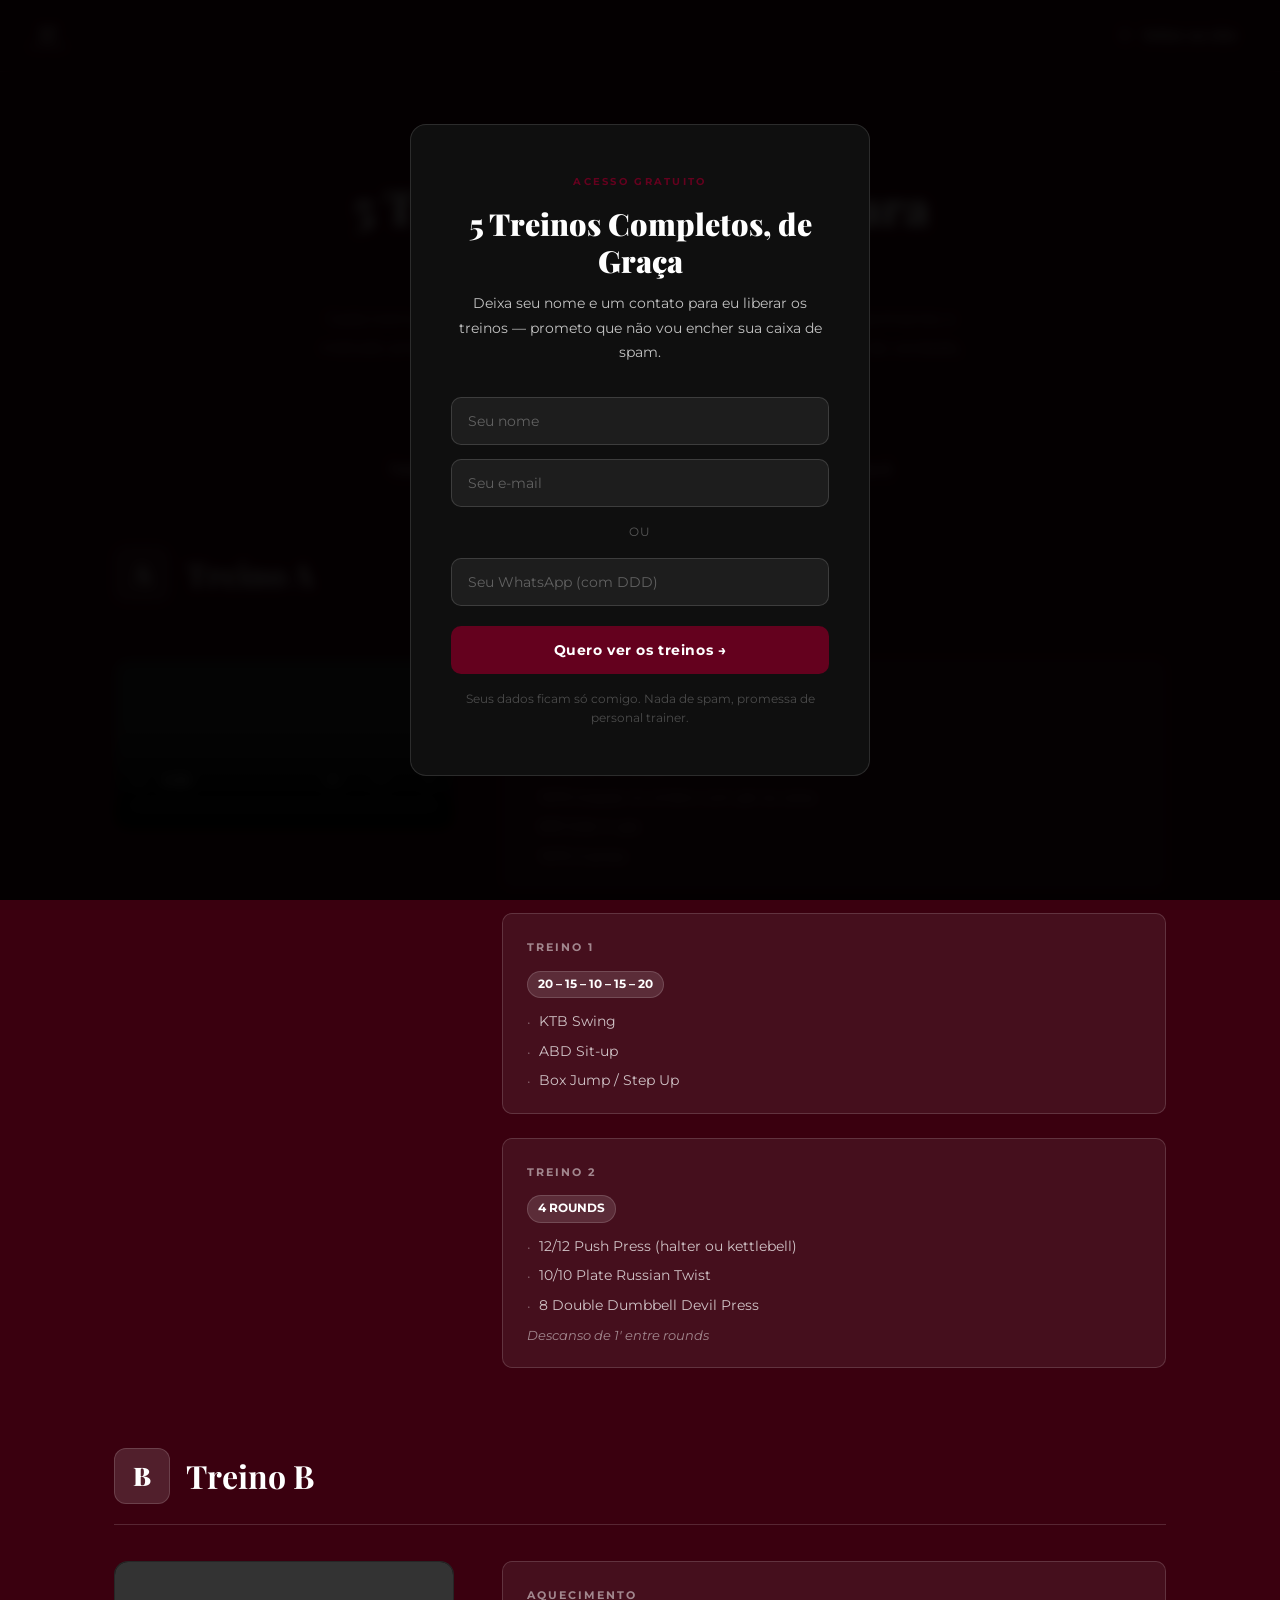
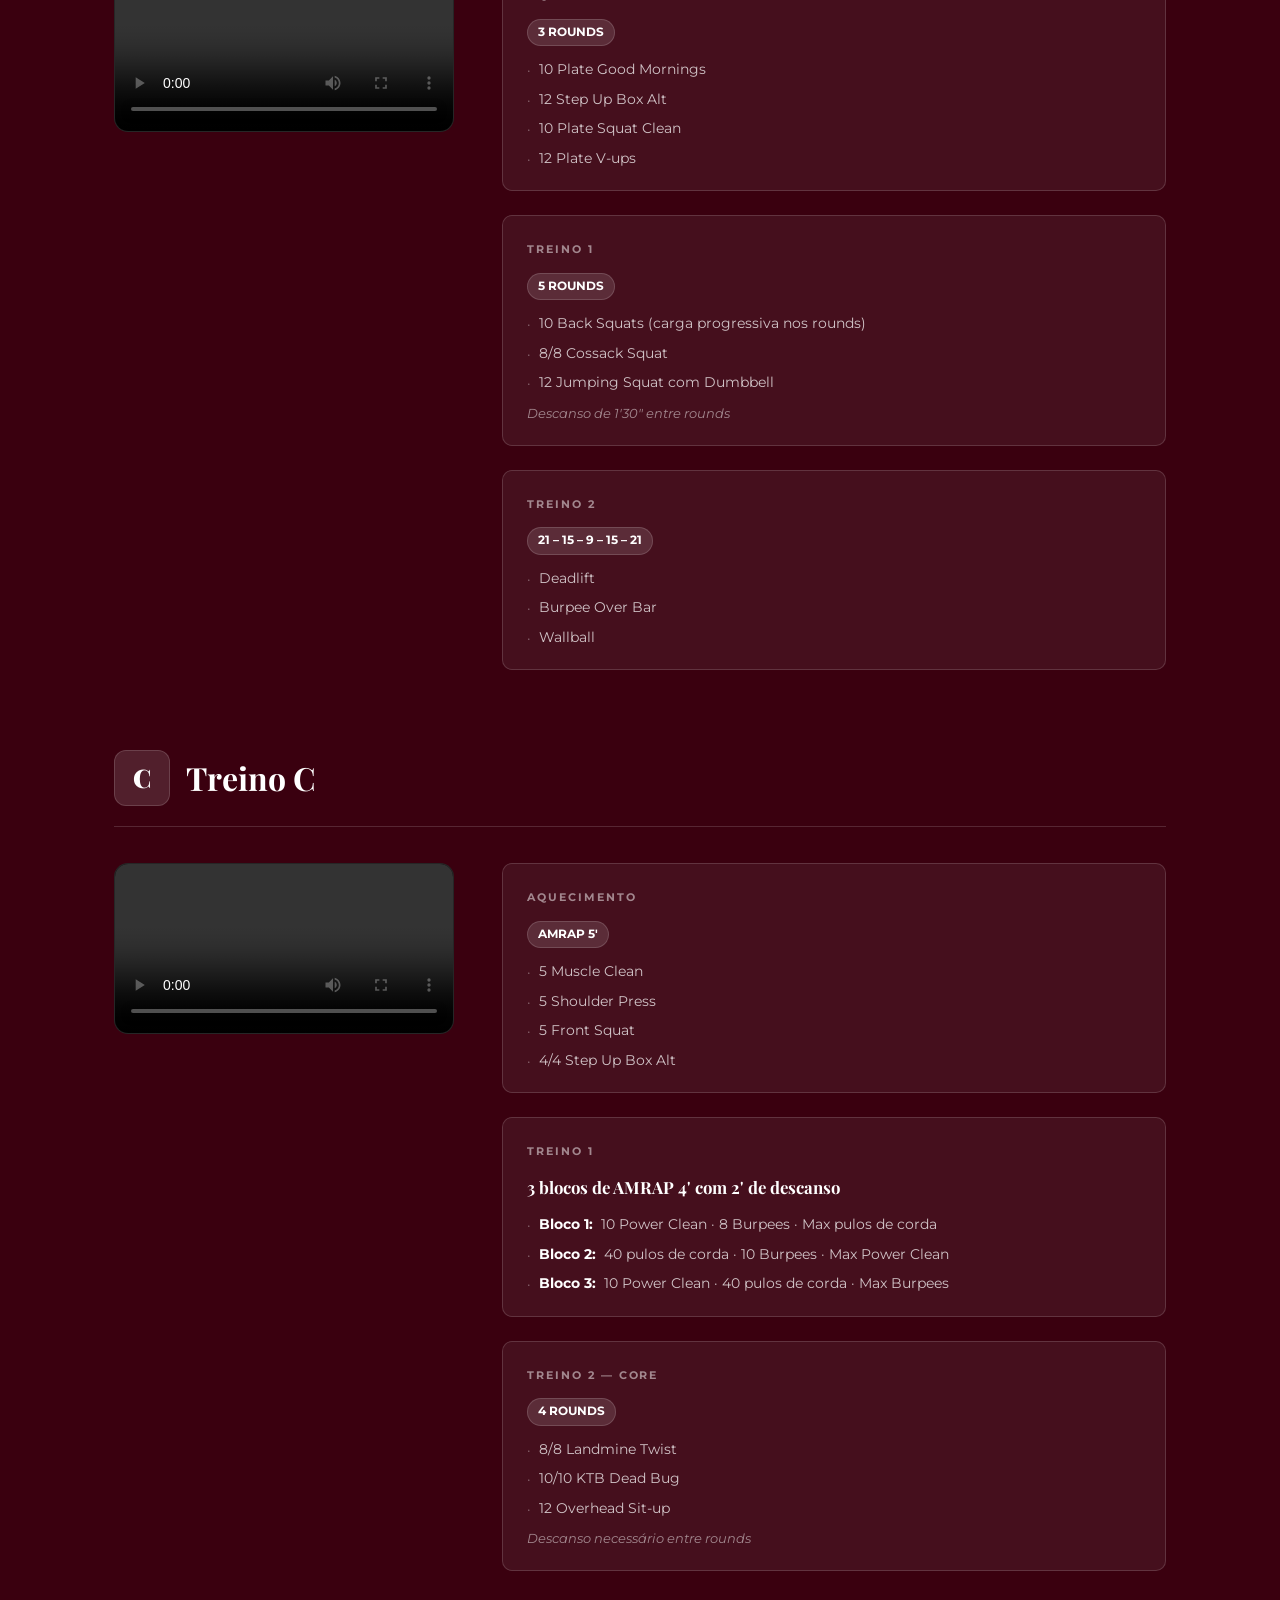
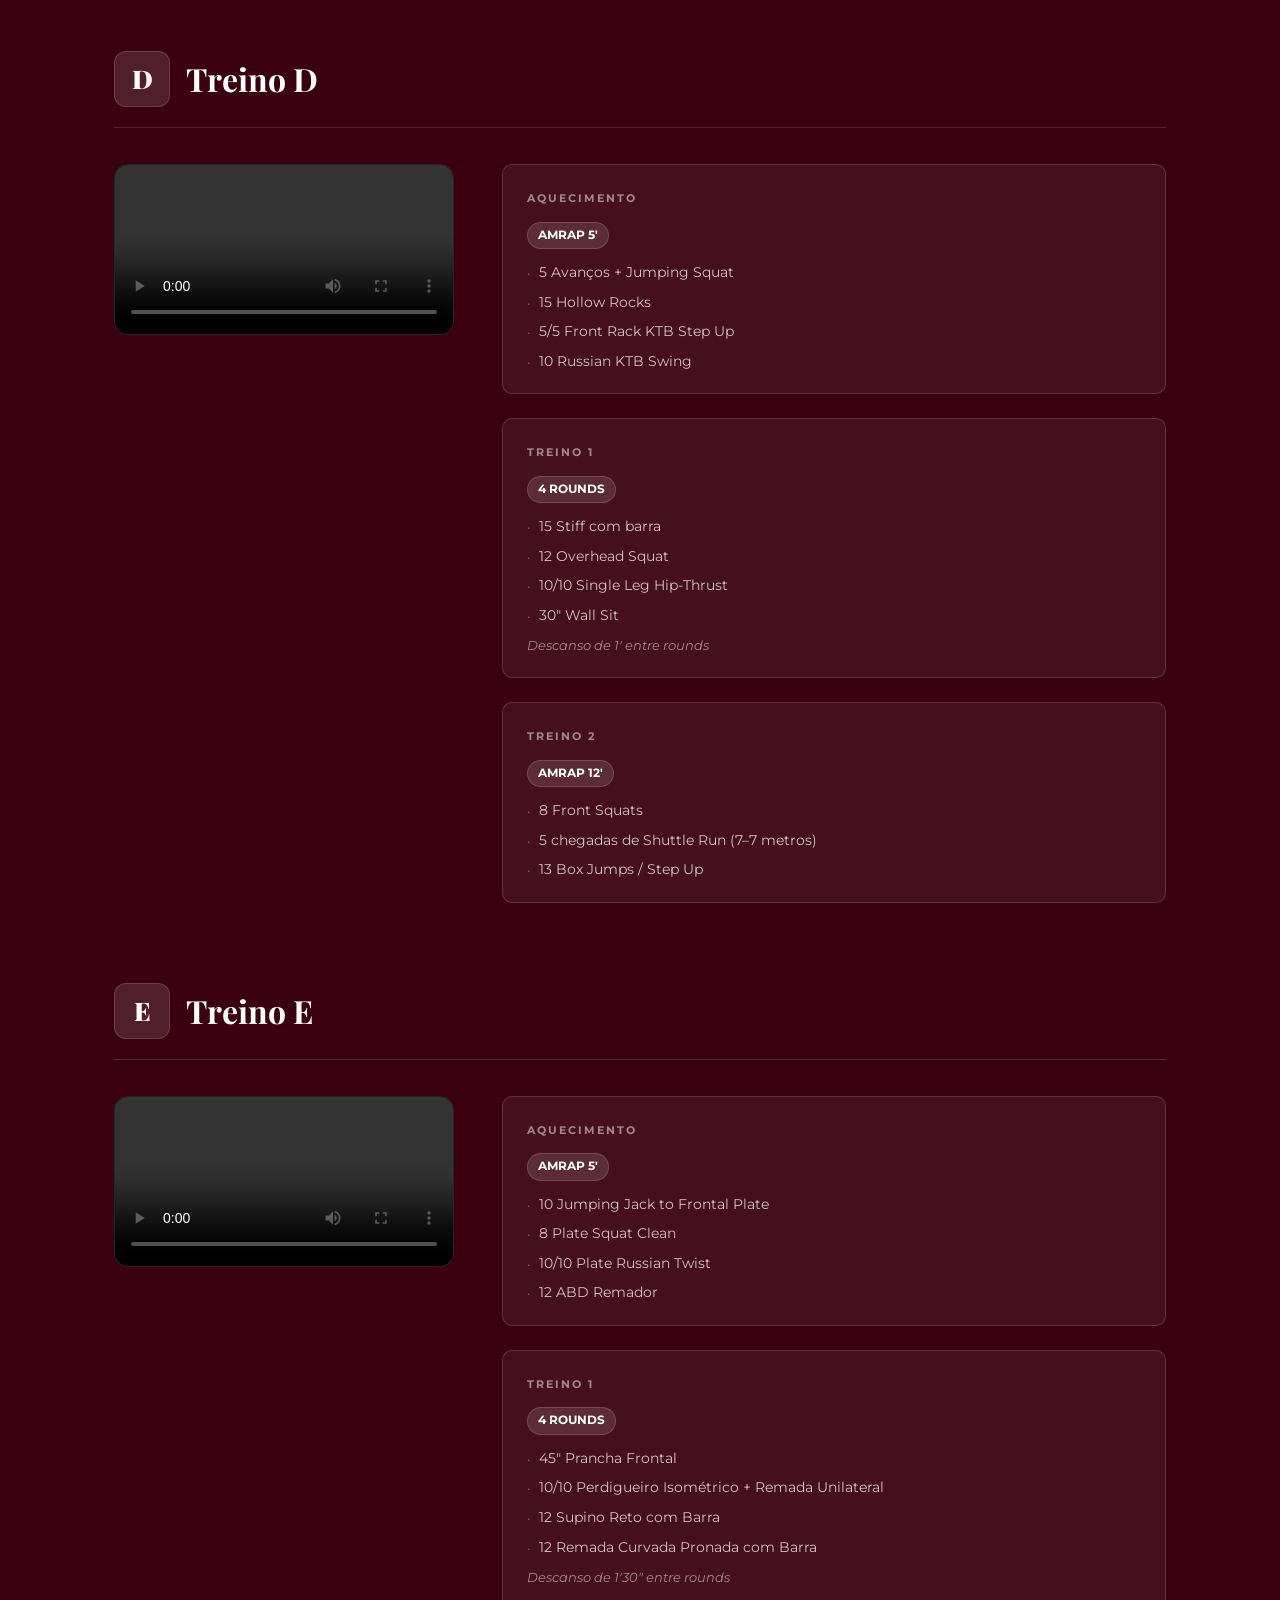
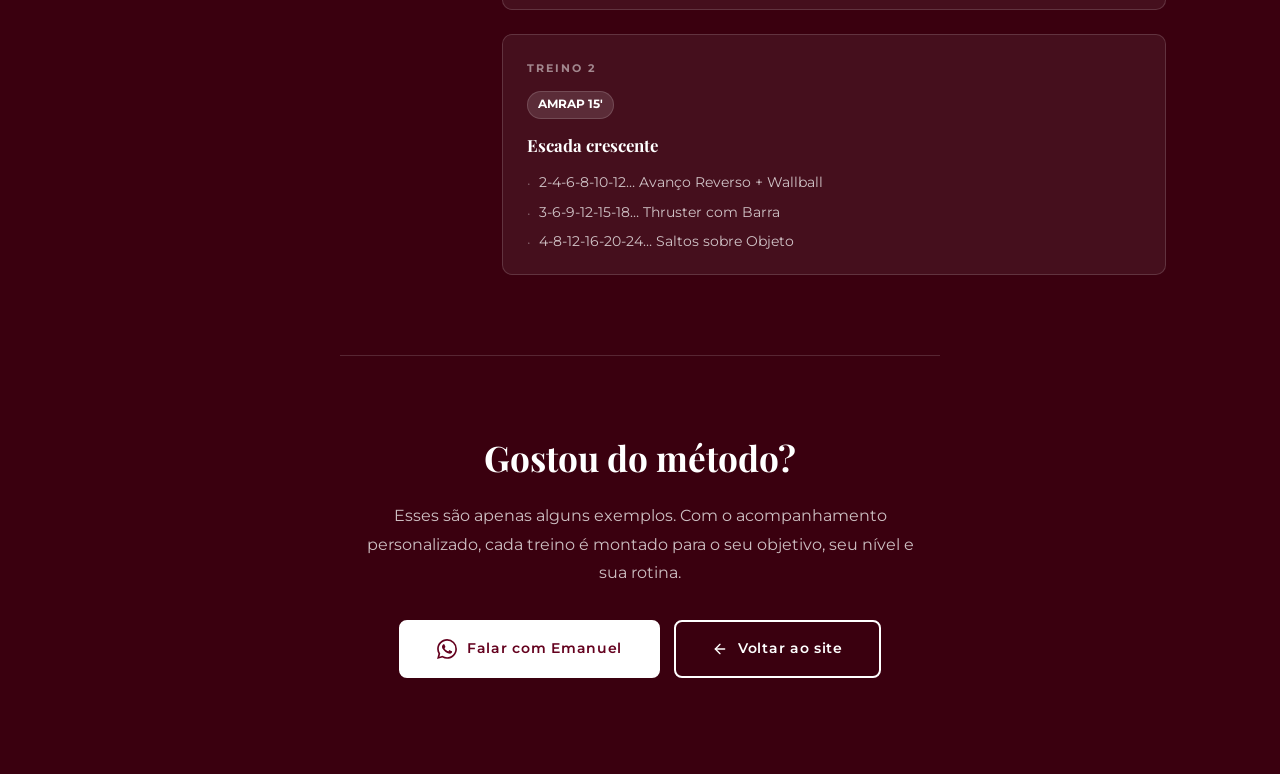
==== commit eb886d03: "Adiciona lead gate nos treinos grátis e vídeos dos treinos Modal de captura de leads (nome + e-mail/" ====
--- a/treinos.html
+++ b/treinos.html
@@ -264,9 +264,134 @@
             .treino-block { padding: 0 16px; margin-bottom: 56px; }
             .treino-block__letra { width: 44px; height: 44px; font-size: 1.3rem; }
         }
+
+        /* ── Lead Gate Modal ── */
+        .lead-gate {
+            position: fixed;
+            inset: 0;
+            z-index: 9999;
+            display: flex;
+            align-items: center;
+            justify-content: center;
+            padding: 24px;
+            background: rgba(0, 0, 0, 0.92);
+            backdrop-filter: blur(6px);
+        }
+        .lead-gate.hidden {
+            display: none;
+        }
+        .lead-gate__card {
+            background: #0f0f0f;
+            border: 1px solid rgba(255,255,255,0.12);
+            border-radius: 16px;
+            padding: 48px 40px;
+            max-width: 460px;
+            width: 100%;
+            text-align: center;
+        }
+        .lead-gate__eyebrow {
+            display: block;
+            font-size: 0.65rem;
+            font-weight: 700;
+            letter-spacing: 0.22em;
+            text-transform: uppercase;
+            color: var(--wine, #64011e);
+            margin-bottom: 16px;
+        }
+        .lead-gate__title {
+            font-family: var(--serif);
+            font-size: clamp(1.4rem, 4vw, 1.9rem);
+            font-weight: 900;
+            color: var(--white);
+            line-height: 1.2;
+            margin-bottom: 12px;
+        }
+        .lead-gate__desc {
+            font-size: 0.9rem;
+            color: var(--gray-text);
+            line-height: 1.7;
+            margin-bottom: 32px;
+        }
+        .lead-gate__form {
+            display: flex;
+            flex-direction: column;
+            gap: 14px;
+        }
+        .lead-gate__input {
+            width: 100%;
+            background: rgba(255,255,255,0.06);
+            border: 1.5px solid rgba(255,255,255,0.14);
+            border-radius: 10px;
+            padding: 14px 16px;
+            font-size: 0.9rem;
+            font-family: var(--sans, 'Montserrat', sans-serif);
+            color: var(--white);
+            outline: none;
+            transition: border-color 0.25s;
+            box-sizing: border-box;
+        }
+        .lead-gate__input::placeholder { color: rgba(255,255,255,0.3); }
+        .lead-gate__input:focus { border-color: rgba(255,255,255,0.4); }
+        .lead-gate__divider {
+            font-size: 0.72rem;
+            color: rgba(255,255,255,0.3);
+            letter-spacing: 0.1em;
+            text-transform: uppercase;
+            margin: 2px 0;
+        }
+        .lead-gate__submit {
+            margin-top: 6px;
+            background: var(--wine, #64011e);
+            color: #fff;
+            border: none;
+            border-radius: 10px;
+            padding: 15px 24px;
+            font-size: 0.9rem;
+            font-weight: 700;
+            font-family: var(--sans, 'Montserrat', sans-serif);
+            cursor: pointer;
+            transition: opacity 0.25s, transform 0.2s;
+            letter-spacing: 0.04em;
+        }
+        .lead-gate__submit:hover { opacity: 0.88; }
+        .lead-gate__submit:active { transform: scale(0.98); }
+        .lead-gate__submit:disabled { opacity: 0.5; cursor: not-allowed; }
+        .lead-gate__error {
+            font-size: 0.8rem;
+            color: #ff6b6b;
+            display: none;
+        }
+        .lead-gate__privacy {
+            margin-top: 16px;
+            font-size: 0.72rem;
+            color: rgba(255,255,255,0.25);
+            line-height: 1.6;
+        }
+
+        @media (max-width: 480px) {
+            .lead-gate__card { padding: 36px 24px; }
+        }
     </style>
 </head>
 <body>
+
+    <!-- Lead Gate Modal -->
+    <div class="lead-gate" id="leadGate" role="dialog" aria-modal="true" aria-labelledby="leadGateTitle">
+        <div class="lead-gate__card">
+            <span class="lead-gate__eyebrow">Acesso Gratuito</span>
+            <h2 class="lead-gate__title" id="leadGateTitle">5 Treinos Completos, de Graça</h2>
+            <p class="lead-gate__desc">Deixa seu nome e um contato para eu liberar os treinos — prometo que não vou encher sua caixa de spam.</p>
+            <form class="lead-gate__form" id="leadForm" novalidate>
+                <input class="lead-gate__input" type="text" name="nome" id="leadNome" placeholder="Seu nome" autocomplete="given-name" required>
+                <input class="lead-gate__input" type="email" name="email" id="leadEmail" placeholder="Seu e-mail" autocomplete="email">
+                <span class="lead-gate__divider">ou</span>
+                <input class="lead-gate__input" type="tel" name="telefone" id="leadTel" placeholder="Seu WhatsApp (com DDD)" autocomplete="tel">
+                <span class="lead-gate__error" id="leadError">Preencha o nome e pelo menos um contato (e-mail ou telefone).</span>
+                <button class="lead-gate__submit" type="submit" id="leadSubmit">Quero ver os treinos →</button>
+            </form>
+            <p class="lead-gate__privacy">Seus dados ficam só comigo. Nada de spam, promessa de personal trainer.</p>
+        </div>
+    </div>
 
     <!-- Cabeçalho da página -->
     <header class="treinos-header">
@@ -548,5 +673,73 @@
 
     </main>
 
+    <script>
+    (function () {
+        // ─── Configuração ───────────────────────────────────────────────────
+        // Crie uma conta gratuita em https://formspree.io, crie um form e
+        // substitua o valor abaixo pelo endpoint gerado (ex: https://formspree.io/f/xabc1234)
+        var FORMSPREE_ENDPOINT = 'https://formspree.io/f/xvzwdjbd';
+        // ────────────────────────────────────────────────────────────────────
+
+        var gate      = document.getElementById('leadGate');
+        var form      = document.getElementById('leadForm');
+        var nome      = document.getElementById('leadNome');
+        var email     = document.getElementById('leadEmail');
+        var tel       = document.getElementById('leadTel');
+        var error     = document.getElementById('leadError');
+        var submitBtn = document.getElementById('leadSubmit');
+
+        // Se já preencheu nesta sessão, libera direto
+        if (sessionStorage.getItem('lead_unlocked')) {
+            gate.classList.add('hidden');
+            return;
+        }
+
+        gate.classList.remove('hidden');
+
+        form.addEventListener('submit', function (e) {
+            e.preventDefault();
+            error.style.display = 'none';
+
+            var nomeVal  = nome.value.trim();
+            var emailVal = email.value.trim();
+            var telVal   = tel.value.trim();
+
+            if (!nomeVal || (!emailVal && !telVal)) {
+                error.style.display = 'block';
+                return;
+            }
+
+            submitBtn.disabled    = true;
+            submitBtn.textContent = 'Enviando…';
+
+            var payload = { nome: nomeVal, email: emailVal, telefone: telVal };
+
+            fetch(FORMSPREE_ENDPOINT, {
+                method:  'POST',
+                headers: { 'Content-Type': 'application/json', 'Accept': 'application/json' },
+                body:    JSON.stringify(payload)
+            })
+            .then(function (res) {
+                if (res.ok) {
+                    sessionStorage.setItem('lead_unlocked', '1');
+                    gate.classList.add('hidden');
+                } else {
+                    throw new Error('Erro ao enviar');
+                }
+            })
+            .catch(function () {
+                // Se o endpoint ainda não está configurado, libera o conteúdo mesmo assim
+                // (remova as próximas 2 linhas quando o Formspree estiver ativo)
+                sessionStorage.setItem('lead_unlocked', '1');
+                gate.classList.add('hidden');
+
+                submitBtn.disabled    = false;
+                submitBtn.textContent = 'Quero ver os treinos →';
+            });
+        });
+    })();
+    </script>
+
 </body>
 </html>
--- a/css/style.css
+++ b/css/style.css
@@ -495,6 +495,40 @@
     flex-shrink: 0;
 }
 
+.certs-group-title {
+    font-size: 0.65rem;
+    font-weight: 700;
+    letter-spacing: 0.18em;
+    text-transform: uppercase;
+    color: rgba(255,255,255,0.4);
+    margin: 18px 0 10px;
+}
+.certs-group-title:first-of-type { margin-top: 4px; }
+
+.certs-list--grid {
+    display: grid;
+    grid-template-columns: 1fr 1fr;
+    gap: 8px 12px;
+}
+
+.certs-item--sm {
+    font-size: 0.82rem;
+    display: flex;
+    align-items: center;
+    justify-content: space-between;
+    gap: 6px;
+    background: rgba(255,255,255,0.05);
+    border-radius: 6px;
+    padding: 6px 10px;
+}
+
+.certs-year {
+    font-size: 0.72rem;
+    font-weight: 700;
+    color: rgba(255,255,255,0.4);
+    flex-shrink: 0;
+}
+
 /* =============================================
    PARCERIA NUTRICIONISTA
    ============================================= */
@@ -564,6 +598,18 @@
     color: var(--gray-light);
 }
 
+.parceria__insta {
+    display: inline-flex;
+    align-items: center;
+    gap: 6px;
+    font-size: 0.85rem;
+    font-weight: 600;
+    color: rgba(255,255,255,0.6);
+    margin-top: 8px;
+    transition: color var(--dur);
+}
+.parceria__insta:hover { color: var(--white); }
+
 .parceria__image-col {
     display: flex;
     justify-content: center;
@@ -571,11 +617,12 @@
 
 .parceria__photo {
     width: 100%;
-    max-width: 380px;
-    height: auto;
+    height: 100%;
+    min-height: 460px;
     border-radius: 12px;
     display: block;
     object-fit: cover;
+    object-position: center top;
 }
 
 /* =============================================
@@ -713,19 +760,17 @@
 }
 
 .alunos__gallery {
-    display: flex;
-    justify-content: center;
-    align-items: flex-start;
+    display: grid;
+    grid-template-columns: repeat(3, 1fr);
     gap: 16px;
 }
 
 .alunos__gallery-img {
-    flex: 1;
-    max-width: 360px;
     width: 100%;
     height: auto;
     display: block;
-    object-fit: contain;
+    object-fit: cover;
+    border-radius: 8px;
 }
 
 /* =============================================
@@ -926,6 +971,7 @@
     max-width: 1200px;
     margin: 0 auto;
     border-bottom: 1px solid rgba(255,255,255,0.08);
+    align-items: start;
 }
 
 .footer__brand {
@@ -935,11 +981,12 @@
 }
 
 .footer__logo-img {
-    height: 40px;
+    height: 56px;
     width: auto;
-    max-width: 180px;
+    max-width: 220px;
     display: block;
     object-fit: contain;
+    object-position: left center;
 }
 
 .footer__tagline {
@@ -1137,11 +1184,7 @@
 
     /* ---- ALUNOS ---- */
     .alunos { padding: 72px 0; }
-    .alunos__gallery { flex-wrap: wrap; }
-    .alunos__gallery-img {
-        max-width: calc(50% - 8px);
-        flex: 0 0 calc(50% - 8px);
-    }
+    .alunos__gallery { grid-template-columns: repeat(2, 1fr); }
     .diferenciais {
         flex-direction: column;
         align-items: flex-start;
@@ -1188,7 +1231,7 @@
     .section-title { font-size: 1.65rem; }
     .sobre__image { height: auto; }
     .contato__image { height: auto; }
-    .alunos__gallery-img { max-width: 100%; flex: 0 0 100%; }
+    .alunos__gallery { grid-template-columns: 1fr; }
     .servicos { padding: 56px 0; }
     .alunos { padding: 56px 0; }
     .planos { padding: 56px 0; }
